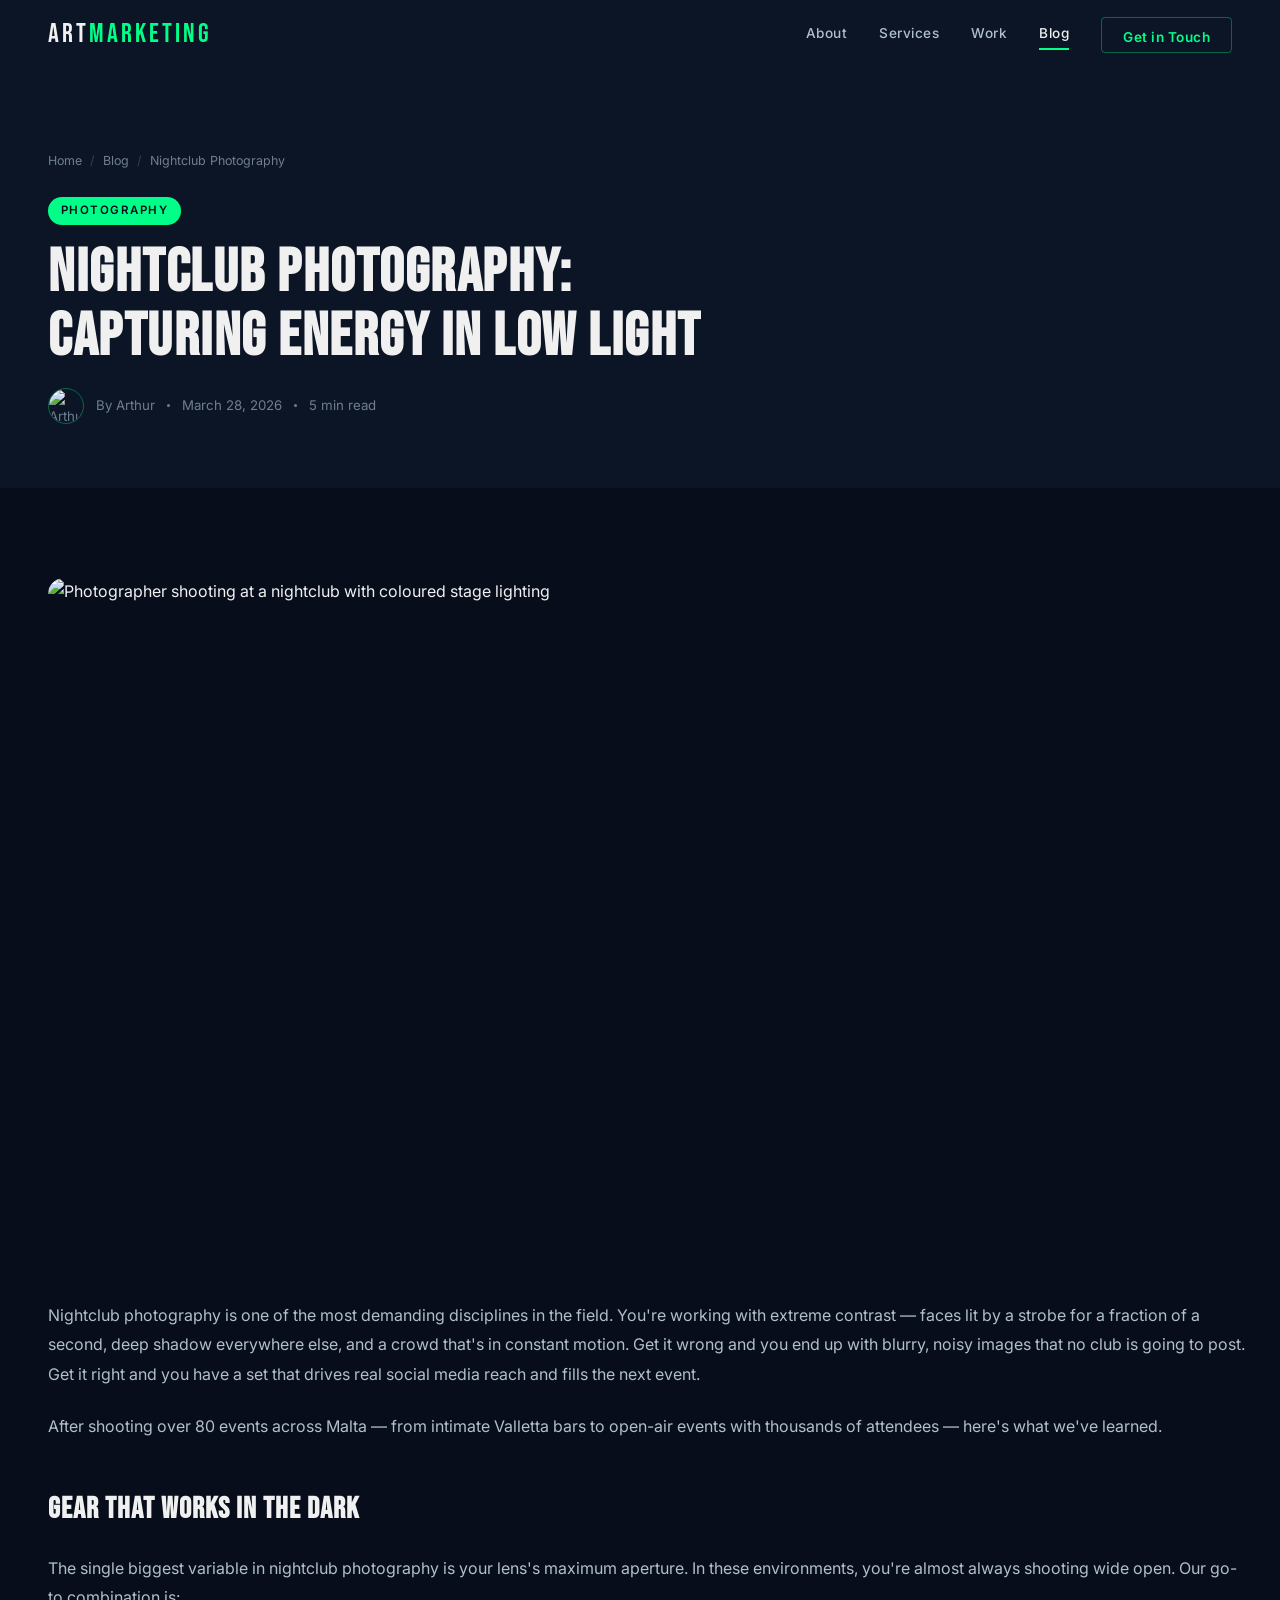
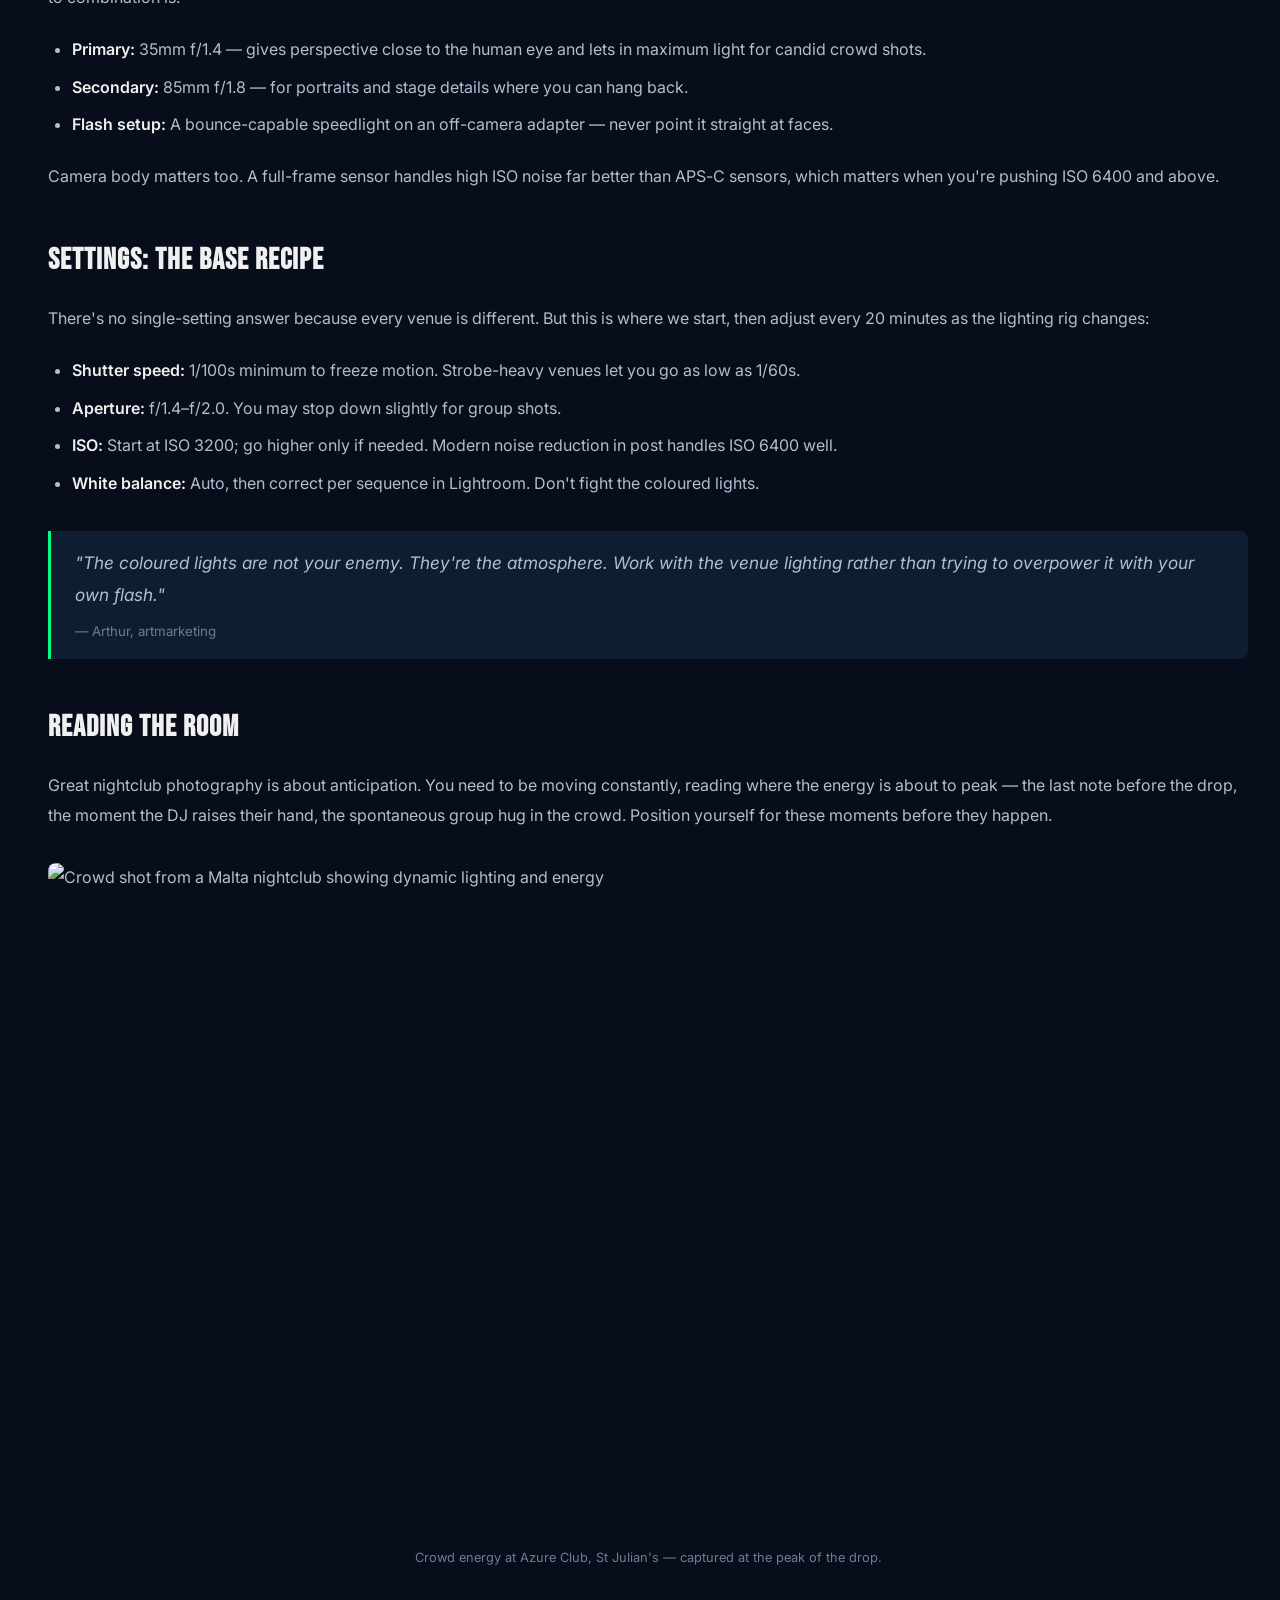
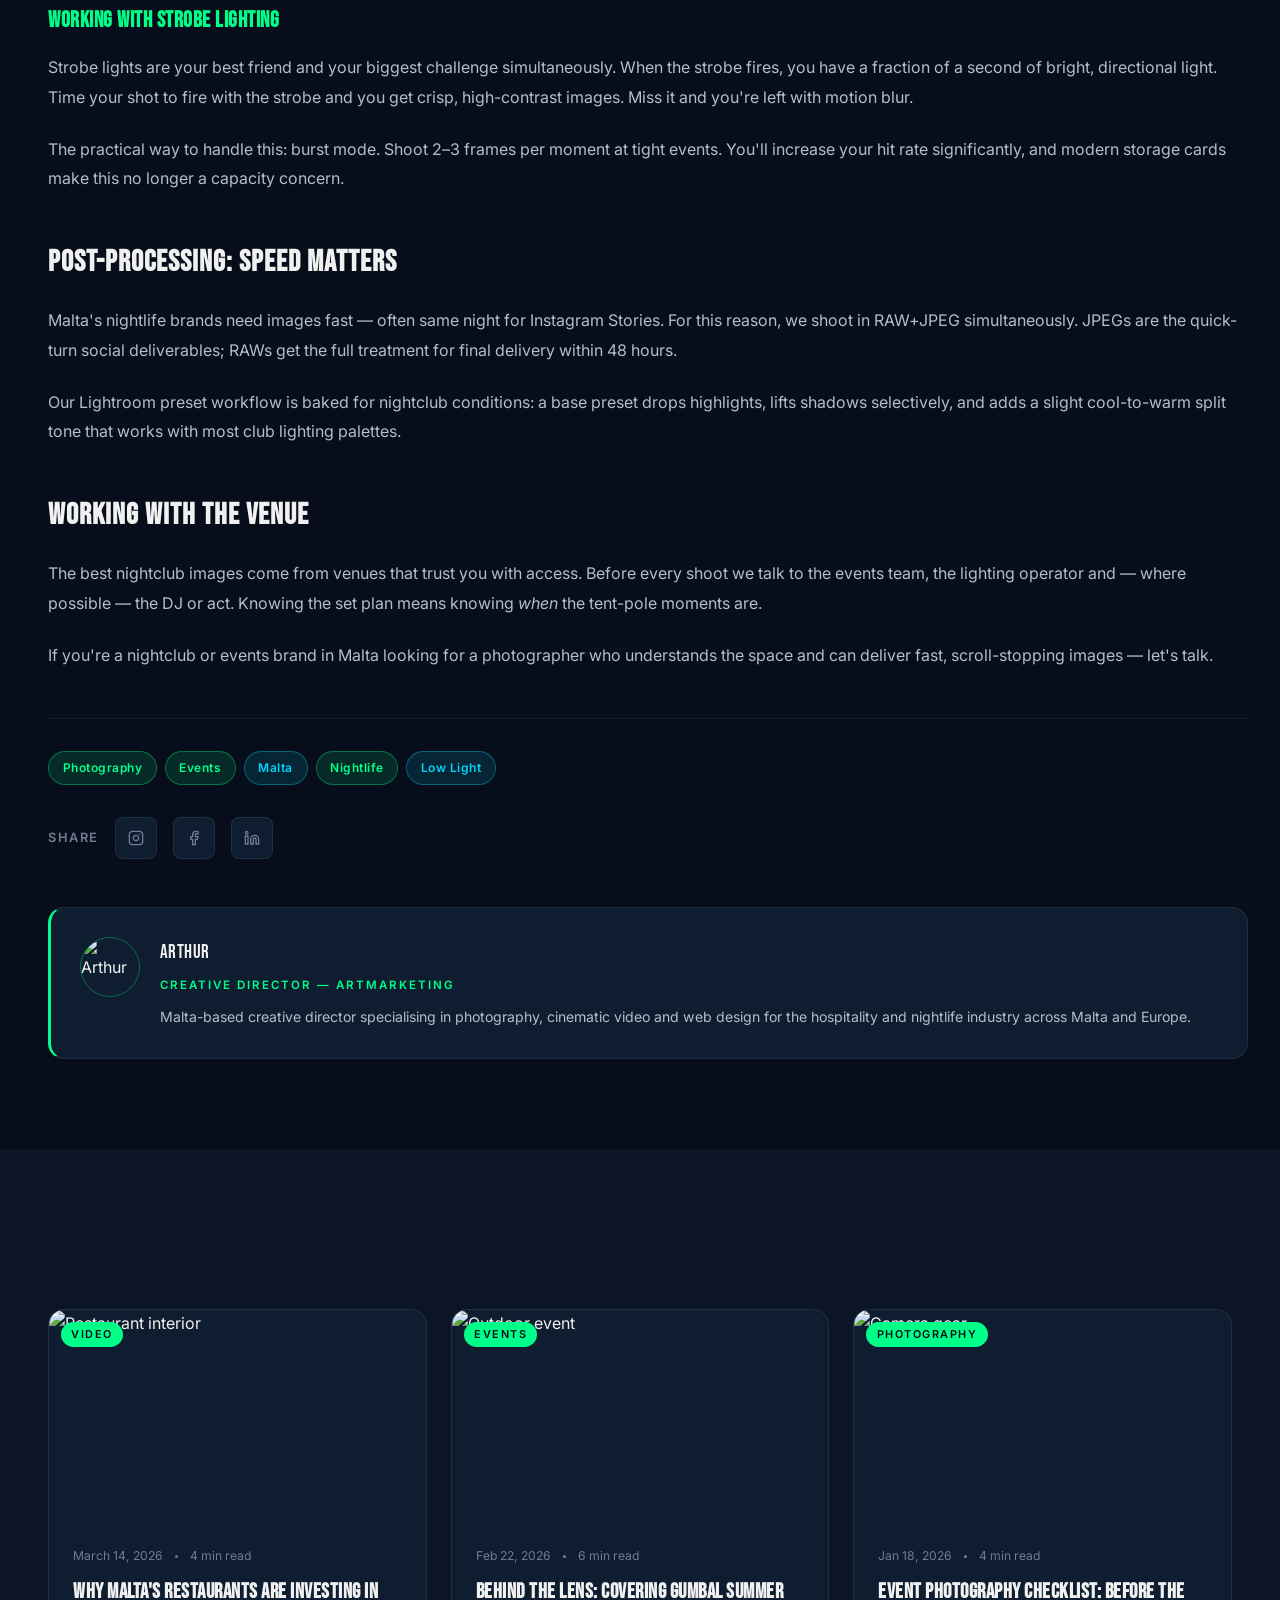
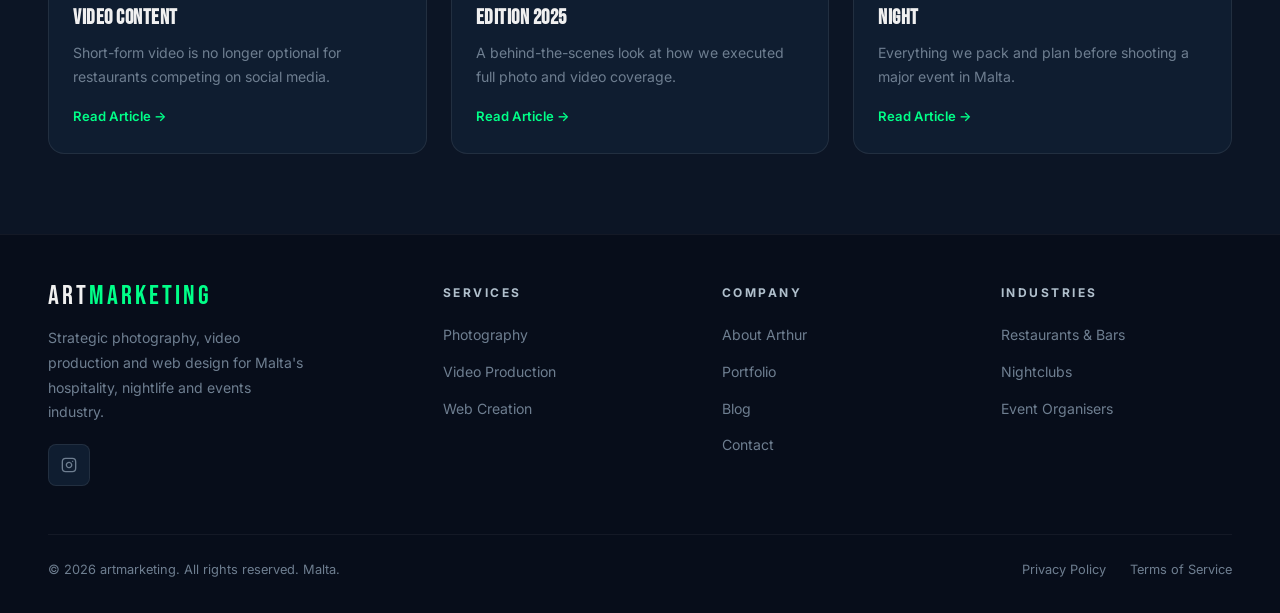
==== blog-post.html @ 37ca4791 "Initial commit: artmarketing portfolio website" ====
<!DOCTYPE html>
<html lang="en">
<head>
  <meta charset="UTF-8" />
  <meta name="viewport" content="width=device-width, initial-scale=1.0" />
  <meta name="description" content="How to capture high-energy nightclub photography in low-light environments — techniques, gear and settings used by artmarketing in Malta." />
  <title>Nightclub Photography: Capturing Energy in Low Light — artmarketing Blog</title>

  <link rel="preconnect" href="https://fonts.googleapis.com" />
  <link rel="preconnect" href="https://fonts.gstatic.com" crossorigin />
  <link href="https://fonts.googleapis.com/css2?family=Bebas+Neue&family=Inter:wght@400;500;600;700&display=swap" rel="stylesheet" />

  <link rel="stylesheet" href="css/reset.css" />
  <link rel="stylesheet" href="css/variables.css" />
  <link rel="stylesheet" href="css/animations.css" />
  <link rel="stylesheet" href="css/main.css" />
  <link rel="stylesheet" href="css/responsive.css" />

  <style>
    /* ---- Blog post page specific styles ---- */

    .post-hero {
      position: relative;
      padding: calc(var(--nav-height) + 5rem) 0 4rem;
      background: var(--bg-secondary);
      overflow: hidden;
    }

    .post-hero-bg {
      position: absolute;
      inset: 0;
      background-size: cover;
      background-position: center;
      opacity: 0.15;
      filter: blur(2px);
      transform: scale(1.05);
    }

    .post-hero-content {
      position: relative;
      z-index: 1;
      max-width: 800px;
    }

    .post-breadcrumb {
      display: flex;
      align-items: center;
      gap: 0.5rem;
      font-size: 0.78rem;
      color: var(--text-muted);
      margin-bottom: 1.5rem;
    }

    .post-breadcrumb a {
      color: var(--text-muted);
      transition: color var(--t-fast);
    }

    .post-breadcrumb a:hover {
      color: var(--accent-green);
    }

    .post-breadcrumb-sep {
      opacity: 0.4;
    }

    .post-category {
      display: inline-block;
      padding: 0.25rem 0.8rem;
      border-radius: var(--radius-pill);
      font-size: 0.72rem;
      font-weight: 600;
      letter-spacing: 1.5px;
      text-transform: uppercase;
      background: var(--accent-green);
      color: #070d1a;
      margin-bottom: 1rem;
    }

    .post-title {
      font-family: var(--font-display);
      font-size: clamp(2.2rem, 5vw, 3.8rem);
      letter-spacing: 1.5px;
      line-height: 1.05;
      color: var(--text-primary);
      margin-bottom: 1.2rem;
    }

    .post-meta {
      display: flex;
      align-items: center;
      gap: 0.75rem;
      font-size: 0.83rem;
      color: var(--text-muted);
      flex-wrap: wrap;
    }

    .post-author-avatar {
      width: 36px;
      height: 36px;
      border-radius: 50%;
      overflow: hidden;
      border: 1.5px solid var(--accent-green-border);
    }

    .post-author-avatar img {
      width: 100%;
      height: 100%;
      object-fit: cover;
    }

    .post-meta-dot {
      width: 3px;
      height: 3px;
      border-radius: 50%;
      background: var(--text-muted);
    }

    /* Article layout */
    .post-layout {
      display: grid;
      grid-template-columns: 1fr 300px;
      gap: 4rem;
      align-items: start;
      padding: var(--section-pad) 0;
    }

    .post-cover {
      aspect-ratio: 16/9;
      border-radius: var(--radius-lg);
      overflow: hidden;
      margin-bottom: 3rem;
    }

    .post-cover img {
      width: 100%;
      height: 100%;
      object-fit: cover;
    }

    /* Article body typography */
    .post-body {
      color: var(--text-secondary);
      line-height: 1.85;
    }

    .post-body h2 {
      font-family: var(--font-display);
      font-size: 1.9rem;
      letter-spacing: 1px;
      color: var(--text-primary);
      margin: 2.5rem 0 1rem;
    }

    .post-body h3 {
      font-family: var(--font-display);
      font-size: 1.35rem;
      letter-spacing: 0.5px;
      color: var(--accent-green);
      margin: 2rem 0 0.75rem;
    }

    .post-body p {
      margin-bottom: 1.4rem;
    }

    .post-body ul,
    .post-body ol {
      padding-left: 1.5rem;
      margin-bottom: 1.4rem;
    }

    .post-body ul {
      list-style: disc;
    }

    .post-body ol {
      list-style: decimal;
    }

    .post-body li {
      margin-bottom: 0.5rem;
    }

    .post-body strong {
      color: var(--text-primary);
      font-weight: 600;
    }

    .post-body blockquote {
      border-left: 3px solid var(--accent-green);
      padding: 1rem 1.5rem;
      margin: 2rem 0;
      background: var(--bg-card);
      border-radius: 0 var(--radius-md) var(--radius-md) 0;
      color: var(--text-secondary);
      font-size: 1.08rem;
      font-style: italic;
    }

    .post-body blockquote cite {
      display: block;
      margin-top: 0.5rem;
      font-size: 0.83rem;
      color: var(--text-muted);
      font-style: normal;
    }

    .post-inline-img {
      width: 100%;
      aspect-ratio: 16/9;
      object-fit: cover;
      border-radius: var(--radius-md);
      margin: 2rem 0;
    }

    .post-img-caption {
      text-align: center;
      font-size: 0.8rem;
      color: var(--text-muted);
      margin-top: -1.5rem;
      margin-bottom: 2rem;
    }

    /* Share / tags footer */
    .post-tags {
      display: flex;
      flex-wrap: wrap;
      gap: 0.5rem;
      margin-top: 3rem;
      padding-top: 2rem;
      border-top: 1px solid var(--border-subtle);
    }

    .post-share {
      margin-top: 2rem;
      display: flex;
      align-items: center;
      gap: 1rem;
    }

    .post-share-label {
      font-size: 0.8rem;
      font-weight: 600;
      letter-spacing: 1.5px;
      text-transform: uppercase;
      color: var(--text-muted);
    }

    /* Sidebar */
    .post-sidebar {
      position: sticky;
      top: calc(var(--nav-height) + 2rem);
    }

    .sidebar-card {
      background: var(--bg-card);
      border: 1px solid var(--border-card);
      border-radius: var(--radius-lg);
      padding: 1.5rem;
      margin-bottom: 1.5rem;
    }

    .sidebar-title {
      font-size: 0.72rem;
      font-weight: 700;
      letter-spacing: 2.5px;
      text-transform: uppercase;
      color: var(--text-muted);
      margin-bottom: 1.2rem;
    }

    .sidebar-post {
      display: flex;
      gap: 0.75rem;
      padding: 0.75rem 0;
      border-bottom: 1px solid var(--border-subtle);
      text-decoration: none;
      transition: background var(--t-fast);
    }

    .sidebar-post:last-child {
      border-bottom: none;
      padding-bottom: 0;
    }

    .sidebar-post-thumb {
      width: 64px;
      height: 64px;
      border-radius: var(--radius-sm);
      overflow: hidden;
      flex-shrink: 0;
    }

    .sidebar-post-thumb img {
      width: 100%;
      height: 100%;
      object-fit: cover;
      transition: transform var(--t-mid);
    }

    .sidebar-post:hover .sidebar-post-thumb img {
      transform: scale(1.1);
    }

    .sidebar-post-title {
      font-size: 0.83rem;
      font-weight: 500;
      color: var(--text-secondary);
      line-height: 1.35;
      transition: color var(--t-fast);
    }

    .sidebar-post:hover .sidebar-post-title {
      color: var(--accent-green);
    }

    .sidebar-post-date {
      font-size: 0.72rem;
      color: var(--text-muted);
      margin-top: 0.25rem;
    }

    /* Related posts */
    .related-section {
      padding: 5rem 0;
      background: var(--bg-secondary);
    }

    @media (max-width: 900px) {
      .post-layout {
        grid-template-columns: 1fr;
        gap: 2.5rem;
      }

      .post-sidebar {
        position: static;
      }
    }

    @media (max-width: 768px) {
      .post-hero {
        padding: calc(var(--nav-height) + 3rem) 0 2.5rem;
      }
    }
  </style>
</head>
<body>

  <!-- Navigation -->
  <header id="navbar" role="banner">
    <a href="index.html" class="nav-logo" aria-label="artmarketing — home">
      art<span>marketing</span>
    </a>
    <nav id="nav-menu" class="nav-menu" aria-label="Main navigation">
      <a href="index.html#about">About</a>
      <a href="index.html#services">Services</a>
      <a href="index.html#portfolio">Work</a>
      <a href="blog.html" class="active">Blog</a>
      <a href="index.html#contact" class="nav-cta">Get in Touch</a>
    </nav>
    <button id="hamburger" class="hamburger" aria-label="Toggle navigation menu" aria-expanded="false" aria-controls="nav-menu">
      <span></span><span></span><span></span>
    </button>
  </header>


  <!-- Post Hero -->
  <header class="post-hero" aria-labelledby="post-title">
    <div class="post-hero-bg" style="background-image: url('https://picsum.photos/seed/blog-nightclub/1600/900');" aria-hidden="true"></div>

    <div class="container">
      <div class="post-hero-content">
        <!-- Breadcrumb -->
        <nav class="post-breadcrumb" aria-label="Breadcrumb">
          <a href="index.html">Home</a>
          <span class="post-breadcrumb-sep" aria-hidden="true">/</span>
          <a href="blog.html">Blog</a>
          <span class="post-breadcrumb-sep" aria-hidden="true">/</span>
          <span aria-current="page">Nightclub Photography</span>
        </nav>

        <span class="post-category">Photography</span>

        <h1 class="post-title" id="post-title">
          Nightclub Photography:<br />Capturing Energy in Low Light
        </h1>

        <div class="post-meta">
          <div class="post-author-avatar">
            <img
              src="https://picsum.photos/seed/arthur-avatar/72/72"
              alt="Arthur — author"
              width="72"
              height="72"
              loading="eager"
            />
          </div>
          <span>By Arthur</span>
          <span class="post-meta-dot" aria-hidden="true"></span>
          <time datetime="2026-03-28">March 28, 2026</time>
          <span class="post-meta-dot" aria-hidden="true"></span>
          <span>5 min read</span>
        </div>
      </div>
    </div>
  </header>


  <!-- Post Content -->
  <div class="container">
    <div class="post-layout">

      <!-- Article -->
      <main aria-label="Article content">

        <!-- Cover image -->
        <div class="post-cover reveal">
          <img
            src="https://picsum.photos/seed/blog-nightclub-cover/1200/675"
            alt="Photographer shooting at a nightclub with coloured stage lighting"
            width="1200"
            height="675"
            loading="eager"
          />
        </div>

        <article class="post-body reveal">

          <p>
            Nightclub photography is one of the most demanding disciplines in the field.
            You're working with extreme contrast — faces lit by a strobe for a fraction of a second,
            deep shadow everywhere else, and a crowd that's in constant motion. Get it wrong and
            you end up with blurry, noisy images that no club is going to post. Get it right and
            you have a set that drives real social media reach and fills the next event.
          </p>

          <p>
            After shooting over 80 events across Malta — from intimate Valletta bars to open-air
            events with thousands of attendees — here's what we've learned.
          </p>

          <h2>Gear that Works in the Dark</h2>

          <p>
            The single biggest variable in nightclub photography is your lens's maximum aperture.
            In these environments, you're almost always shooting wide open. Our go-to combination is:
          </p>

          <ul>
            <li><strong>Primary:</strong> 35mm f/1.4 — gives perspective close to the human eye and lets in maximum light for candid crowd shots.</li>
            <li><strong>Secondary:</strong> 85mm f/1.8 — for portraits and stage details where you can hang back.</li>
            <li><strong>Flash setup:</strong> A bounce-capable speedlight on an off-camera adapter — never point it straight at faces.</li>
          </ul>

          <p>
            Camera body matters too. A full-frame sensor handles high ISO noise far better than
            APS-C sensors, which matters when you're pushing ISO 6400 and above.
          </p>

          <h2>Settings: The Base Recipe</h2>

          <p>
            There's no single-setting answer because every venue is different. But this is where we
            start, then adjust every 20 minutes as the lighting rig changes:
          </p>

          <ul>
            <li><strong>Shutter speed:</strong> 1/100s minimum to freeze motion. Strobe-heavy venues let you go as low as 1/60s.</li>
            <li><strong>Aperture:</strong> f/1.4–f/2.0. You may stop down slightly for group shots.</li>
            <li><strong>ISO:</strong> Start at ISO 3200; go higher only if needed. Modern noise reduction in post handles ISO 6400 well.</li>
            <li><strong>White balance:</strong> Auto, then correct per sequence in Lightroom. Don't fight the coloured lights.</li>
          </ul>

          <blockquote>
            "The coloured lights are not your enemy. They're the atmosphere. Work with the
            venue lighting rather than trying to overpower it with your own flash."
            <cite>— Arthur, artmarketing</cite>
          </blockquote>

          <h2>Reading the Room</h2>

          <p>
            Great nightclub photography is about anticipation. You need to be moving constantly,
            reading where the energy is about to peak — the last note before the drop, the moment
            the DJ raises their hand, the spontaneous group hug in the crowd. Position yourself
            for these moments before they happen.
          </p>

          <img
            class="post-inline-img"
            src="https://picsum.photos/seed/club-crowd/1200/675"
            alt="Crowd shot from a Malta nightclub showing dynamic lighting and energy"
            width="1200"
            height="675"
            loading="lazy"
          />
          <p class="post-img-caption">Crowd energy at Azure Club, St Julian's — captured at the peak of the drop.</p>

          <h3>Working with Strobe Lighting</h3>

          <p>
            Strobe lights are your best friend and your biggest challenge simultaneously.
            When the strobe fires, you have a fraction of a second of bright, directional light.
            Time your shot to fire with the strobe and you get crisp, high-contrast images.
            Miss it and you're left with motion blur.
          </p>

          <p>
            The practical way to handle this: burst mode. Shoot 2–3 frames per moment at tight
            events. You'll increase your hit rate significantly, and modern storage cards make
            this no longer a capacity concern.
          </p>

          <h2>Post-Processing: Speed Matters</h2>

          <p>
            Malta's nightlife brands need images fast — often same night for Instagram Stories.
            For this reason, we shoot in RAW+JPEG simultaneously. JPEGs are the quick-turn social
            deliverables; RAWs get the full treatment for final delivery within 48 hours.
          </p>

          <p>
            Our Lightroom preset workflow is baked for nightclub conditions: a base preset drops
            highlights, lifts shadows selectively, and adds a slight cool-to-warm split tone that
            works with most club lighting palettes.
          </p>

          <h2>Working with the Venue</h2>

          <p>
            The best nightclub images come from venues that trust you with access. Before every
            shoot we talk to the events team, the lighting operator and — where possible — the
            DJ or act. Knowing the set plan means knowing <em>when</em> the tent-pole moments are.
          </p>

          <p>
            If you're a nightclub or events brand in Malta looking for a photographer who understands
            the space and can deliver fast, scroll-stopping images — let's talk.
          </p>

          <!-- Tags -->
          <div class="post-tags" aria-label="Article tags">
            <span class="tag">Photography</span>
            <span class="tag">Events</span>
            <span class="tag cyan">Malta</span>
            <span class="tag">Nightlife</span>
            <span class="tag cyan">Low Light</span>
          </div>

          <!-- Share -->
          <div class="post-share">
            <span class="post-share-label">Share</span>
            <a href="#" class="social-link" aria-label="Share on Instagram" title="Instagram">
              <svg width="16" height="16" viewBox="0 0 24 24" fill="none" stroke="currentColor" stroke-width="2" stroke-linecap="round" stroke-linejoin="round" aria-hidden="true"><rect x="2" y="2" width="20" height="20" rx="5"/><path d="M16 11.37A4 4 0 1112.63 8 4 4 0 0116 11.37z"/><line x1="17.5" y1="6.5" x2="17.51" y2="6.5"/></svg>
            </a>
            <a href="#" class="social-link" aria-label="Share on Facebook" title="Facebook">
              <svg width="16" height="16" viewBox="0 0 24 24" fill="none" stroke="currentColor" stroke-width="2" stroke-linecap="round" stroke-linejoin="round" aria-hidden="true"><path d="M18 2h-3a5 5 0 00-5 5v3H7v4h3v8h4v-8h3l1-4h-4V7a1 1 0 011-1h3z"/></svg>
            </a>
            <a href="#" class="social-link" aria-label="Share on LinkedIn" title="LinkedIn">
              <svg width="16" height="16" viewBox="0 0 24 24" fill="none" stroke="currentColor" stroke-width="2" stroke-linecap="round" stroke-linejoin="round" aria-hidden="true"><path d="M16 8a6 6 0 016 6v7h-4v-7a2 2 0 00-2-2 2 2 0 00-2 2v7h-4v-7a6 6 0 016-6z"/><rect x="2" y="9" width="4" height="12"/><circle cx="4" cy="4" r="2"/></svg>
            </a>
          </div>
        </article>

        <!-- Author bio -->
        <div style="
          display: flex;
          gap: 1.25rem;
          align-items: flex-start;
          margin-top: 3rem;
          padding: 1.8rem;
          background: var(--bg-card);
          border: 1px solid var(--border-card);
          border-radius: var(--radius-lg);
          border-left: 3px solid var(--accent-green);
        " class="reveal">
          <div style="width:60px; height:60px; border-radius:50%; overflow:hidden; flex-shrink:0; border: 1.5px solid var(--accent-green-border);">
            <img
              src="https://picsum.photos/seed/arthur-avatar/120/120"
              alt="Arthur"
              width="120"
              height="120"
              loading="lazy"
            />
          </div>
          <div>
            <div style="font-family: var(--font-display); font-size: 1.2rem; color: var(--text-primary); letter-spacing: 0.5px; margin-bottom: 0.4rem;">Arthur</div>
            <div style="font-size: 0.72rem; font-weight: 600; letter-spacing: 2px; text-transform: uppercase; color: var(--accent-green); margin-bottom: 0.6rem;">Creative Director — artmarketing</div>
            <p style="font-size: 0.88rem; color: var(--text-secondary); line-height: 1.7; margin: 0;">
              Malta-based creative director specialising in photography, cinematic video and
              web design for the hospitality and nightlife industry across Malta and Europe.
            </p>
          </div>
        </div>

      </main>

      <!-- Sidebar -->
      <aside class="post-sidebar" aria-label="Related articles and contact">

        <!-- CTA card -->
        <div class="sidebar-card" style="border-color: var(--accent-green-border); background: var(--accent-green-dim);">
          <div class="sidebar-title">Work with us</div>
          <p style="font-size: 0.88rem; color: var(--text-secondary); margin-bottom: 1.2rem; line-height: 1.6;">
            Looking for a photographer for your next event, venue or brand campaign?
          </p>
          <a href="index.html#contact" class="btn btn-primary" style="width:100%; justify-content:center;">
            Get in Touch →
          </a>
        </div>

        <!-- Recent posts -->
        <div class="sidebar-card">
          <div class="sidebar-title">More Articles</div>

          <a href="blog-post.html" class="sidebar-post">
            <div class="sidebar-post-thumb">
              <img
                src="https://picsum.photos/seed/blog-restaurant/128/128"
                alt="Restaurant interior"
                width="128"
                height="128"
                loading="lazy"
              />
            </div>
            <div>
              <div class="sidebar-post-title">Why Malta's Restaurants Are Investing in Video Content</div>
              <div class="sidebar-post-date">March 14, 2026</div>
            </div>
          </a>

          <a href="blog-post.html" class="sidebar-post">
            <div class="sidebar-post-thumb">
              <img
                src="https://picsum.photos/seed/blog-gumbal/128/128"
                alt="Outdoor event"
                width="128"
                height="128"
                loading="lazy"
              />
            </div>
            <div>
              <div class="sidebar-post-title">Behind the Lens: Covering Gumbal 2025</div>
              <div class="sidebar-post-date">February 22, 2026</div>
            </div>
          </a>

          <a href="blog-post.html" class="sidebar-post">
            <div class="sidebar-post-thumb">
              <img
                src="https://picsum.photos/seed/blog-webdesign/128/128"
                alt="Web design"
                width="128"
                height="128"
                loading="lazy"
              />
            </div>
            <div>
              <div class="sidebar-post-title">Web Design Trends Winning Hospitality Brands</div>
              <div class="sidebar-post-date">February 5, 2026</div>
            </div>
          </a>
        </div>

        <!-- Services card -->
        <div class="sidebar-card">
          <div class="sidebar-title">Services</div>
          <ul class="footer-links" style="display:flex; flex-direction:column; gap:0.7rem;">
            <li><a href="index.html#services" style="font-size:0.88rem; color: var(--text-secondary);">📷 Photography</a></li>
            <li><a href="index.html#services" style="font-size:0.88rem; color: var(--text-secondary);">🎬 Video Production</a></li>
            <li><a href="index.html#services" style="font-size:0.88rem; color: var(--text-secondary);">🌐 Web Creation</a></li>
          </ul>
        </div>

      </aside>

    </div>
  </div>


  <!-- Related posts -->
  <section class="related-section" aria-labelledby="related-heading">
    <div class="container">
      <h2 class="section-title reveal" id="related-heading" style="margin-bottom: 2.5rem;">
        Keep <span class="highlight">Reading</span>
      </h2>
      <div class="blog-grid reveal-stagger">
        <article class="blog-card reveal">
          <div class="blog-thumb-wrapper">
            <a href="blog-post.html" aria-label="Read: Why Malta's Restaurants Are Investing in Video Content">
              <img src="https://picsum.photos/seed/blog-restaurant/800/450" alt="Restaurant interior" width="800" height="450" loading="lazy" />
            </a>
            <span class="blog-category">Video</span>
          </div>
          <div class="blog-body">
            <div class="blog-meta"><span>March 14, 2026</span><span class="blog-meta-dot" aria-hidden="true"></span><span>4 min read</span></div>
            <h3 class="blog-title"><a href="blog-post.html">Why Malta's Restaurants Are Investing in Video Content</a></h3>
            <p class="blog-excerpt">Short-form video is no longer optional for restaurants competing on social media.</p>
            <a href="blog-post.html" class="blog-read-more">Read Article →</a>
          </div>
        </article>
        <article class="blog-card reveal delay-1">
          <div class="blog-thumb-wrapper">
            <a href="blog-post.html" aria-label="Read: Behind the Lens — Gumbal Summer Edition 2025">
              <img src="https://picsum.photos/seed/blog-gumbal/800/450" alt="Outdoor event" width="800" height="450" loading="lazy" />
            </a>
            <span class="blog-category">Events</span>
          </div>
          <div class="blog-body">
            <div class="blog-meta"><span>Feb 22, 2026</span><span class="blog-meta-dot" aria-hidden="true"></span><span>6 min read</span></div>
            <h3 class="blog-title"><a href="blog-post.html">Behind the Lens: Covering Gumbal Summer Edition 2025</a></h3>
            <p class="blog-excerpt">A behind-the-scenes look at how we executed full photo and video coverage.</p>
            <a href="blog-post.html" class="blog-read-more">Read Article →</a>
          </div>
        </article>
        <article class="blog-card reveal delay-2">
          <div class="blog-thumb-wrapper">
            <a href="blog-post.html" aria-label="Read: Event Photography Checklist">
              <img src="https://picsum.photos/seed/blog-checklist/800/450" alt="Camera gear" width="800" height="450" loading="lazy" />
            </a>
            <span class="blog-category">Photography</span>
          </div>
          <div class="blog-body">
            <div class="blog-meta"><span>Jan 18, 2026</span><span class="blog-meta-dot" aria-hidden="true"></span><span>4 min read</span></div>
            <h3 class="blog-title"><a href="blog-post.html">Event Photography Checklist: Before the Night</a></h3>
            <p class="blog-excerpt">Everything we pack and plan before shooting a major event in Malta.</p>
            <a href="blog-post.html" class="blog-read-more">Read Article →</a>
          </div>
        </article>
      </div>
    </div>
  </section>


  <!-- Footer -->
  <footer role="contentinfo">
    <div class="container">
      <div class="footer-grid">
        <div class="footer-brand">
          <a href="index.html" class="nav-logo" aria-label="artmarketing home">art<span>marketing</span></a>
          <p>Strategic photography, video production and web design for Malta's hospitality, nightlife and events industry.</p>
          <div class="footer-socials">
            <a href="#" class="social-link" aria-label="Instagram">
              <svg width="16" height="16" viewBox="0 0 24 24" fill="none" stroke="currentColor" stroke-width="2" stroke-linecap="round" stroke-linejoin="round" aria-hidden="true"><rect x="2" y="2" width="20" height="20" rx="5"/><path d="M16 11.37A4 4 0 1112.63 8 4 4 0 0116 11.37z"/><line x1="17.5" y1="6.5" x2="17.51" y2="6.5"/></svg>
            </a>
          </div>
        </div>
        <div>
          <div class="footer-col-title">Services</div>
          <ul class="footer-links">
            <li><a href="index.html#services">Photography</a></li>
            <li><a href="index.html#services">Video Production</a></li>
            <li><a href="index.html#services">Web Creation</a></li>
          </ul>
        </div>
        <div>
          <div class="footer-col-title">Company</div>
          <ul class="footer-links">
            <li><a href="index.html#about">About Arthur</a></li>
            <li><a href="index.html#portfolio">Portfolio</a></li>
            <li><a href="blog.html">Blog</a></li>
            <li><a href="index.html#contact">Contact</a></li>
          </ul>
        </div>
        <div>
          <div class="footer-col-title">Industries</div>
          <ul class="footer-links">
            <li><a href="index.html#contact">Restaurants &amp; Bars</a></li>
            <li><a href="index.html#contact">Nightclubs</a></li>
            <li><a href="index.html#contact">Event Organisers</a></li>
          </ul>
        </div>
      </div>
      <div class="footer-bottom">
        <p class="footer-copyright">&copy; 2026 artmarketing. All rights reserved. Malta.</p>
        <nav class="footer-bottom-links" aria-label="Legal">
          <a href="#">Privacy Policy</a>
          <a href="#">Terms of Service</a>
        </nav>
      </div>
    </div>
  </footer>

  <script src="js/nav.js"></script>
  <script src="js/scroll-animations.js"></script>
</body>
</html>
---- css/variables.css ----
/* =========================================
   Design Tokens — artmarketing
   ========================================= */

:root {
  /* ---- Backgrounds ---- */
  --bg-primary:    #070d1a;
  --bg-secondary:  #0c1525;
  --bg-card:       #0f1d30;
  --bg-card-hover: #152338;

  /* ---- Accent Colours ---- */
  --accent-green:        #00ff88;
  --accent-green-dim:    rgba(0, 255, 136, 0.12);
  --accent-green-border: rgba(0, 255, 136, 0.35);
  --accent-green-glow:   0 0 22px rgba(0, 255, 136, 0.45), 0 0 60px rgba(0, 255, 136, 0.14);

  --accent-cyan:        #00d4ff;
  --accent-cyan-dim:    rgba(0, 212, 255, 0.12);
  --accent-cyan-border: rgba(0, 212, 255, 0.35);
  --accent-cyan-glow:   0 0 22px rgba(0, 212, 255, 0.45), 0 0 60px rgba(0, 212, 255, 0.14);

  /* Gradient used for decorative lines/highlights */
  --gradient-accent: linear-gradient(90deg, var(--accent-green), var(--accent-cyan));
  --gradient-hero:   linear-gradient(135deg, rgba(7,13,26,0.90) 0%, rgba(7,13,26,0.55) 55%, rgba(7,13,26,0.82) 100%);
  --gradient-card:   linear-gradient(180deg, transparent 50%, rgba(7,13,26,0.92) 100%);

  /* ---- Text ---- */
  --text-primary:   #f0f0f0;
  --text-secondary: #b0bfcc;
  --text-muted:     #6e7e90;

  /* ---- Borders ---- */
  --border-subtle: rgba(255, 255, 255, 0.05);
  --border-card:   rgba(255, 255, 255, 0.08);

  /* ---- Shadows ---- */
  --shadow-card:       0 8px 32px rgba(0, 0, 0, 0.45);
  --shadow-card-hover: 0 20px 56px rgba(0, 0, 0, 0.65);

  /* ---- Typography ---- */
  --font-display: 'Bebas Neue', sans-serif;
  --font-body:    'Inter', sans-serif;

  --fs-hero:       clamp(3.8rem, 9vw, 8rem);
  --fs-xl:         clamp(2.6rem, 5vw, 4.8rem);
  --fs-heading:    clamp(1.9rem, 3vw, 2.8rem);
  --fs-subheading: clamp(1.1rem, 1.8vw, 1.4rem);
  --fs-body:       1rem;
  --fs-small:      0.875rem;
  --fs-label:      0.72rem;

  /* ---- Layout ---- */
  --nav-height:       70px;
  --section-pad:      clamp(80px, 10vh, 140px);
  --container-max:    1280px;
  --container-pad:    clamp(1.25rem, 5vw, 3rem);
  --gap-cards:        1.5rem;
  --radius-sm:        4px;
  --radius-md:        8px;
  --radius-lg:        16px;
  --radius-pill:      999px;

  /* ---- Transitions ---- */
  --ease-out-expo: cubic-bezier(0.16, 1, 0.3, 1);
  --t-fast:  0.18s ease;
  --t-mid:   0.38s ease;
  --t-slow:  0.70s var(--ease-out-expo);

  /* ---- Z-indices ---- */
  --z-below:   -1;
  --z-base:     1;
  --z-overlay: 100;
  --z-modal:   200;
  --z-nav:     300;
}
---- css/animations.css ----
/* =========================================
   Keyframe Animations — artmarketing
   ========================================= */

/* --- Core entrance animations --- */
@keyframes fadeIn {
  from { opacity: 0; }
  to   { opacity: 1; }
}

@keyframes fadeInUp {
  from { opacity: 0; transform: translateY(36px); }
  to   { opacity: 1; transform: translateY(0);    }
}

@keyframes fadeInDown {
  from { opacity: 0; transform: translateY(-24px); }
  to   { opacity: 1; transform: translateY(0);     }
}

@keyframes fadeInLeft {
  from { opacity: 0; transform: translateX(-40px); }
  to   { opacity: 1; transform: translateX(0);     }
}

@keyframes fadeInRight {
  from { opacity: 0; transform: translateX(40px); }
  to   { opacity: 1; transform: translateX(0);    }
}

@keyframes scaleIn {
  from { opacity: 0; transform: scale(0.88); }
  to   { opacity: 1; transform: scale(1);    }
}

/* --- Decorative / ambient animations --- */
@keyframes glowPulse {
  0%, 100% { box-shadow: 0 0 12px rgba(0, 255, 136, 0.4), 0 0 40px rgba(0, 255, 136, 0.1); }
  50%       { box-shadow: 0 0 24px rgba(0, 255, 136, 0.7), 0 0 70px rgba(0, 255, 136, 0.25); }
}

@keyframes lineExpand {
  from { width: 0; opacity: 0; }
  to   { width: 60px; opacity: 1; }
}

@keyframes lineExpandFull {
  from { transform: scaleX(0); }
  to   { transform: scaleX(1); }
}

@keyframes scrollBounce {
  0%, 100% { transform: translateY(0) translateX(-50%); opacity: 0.8; }
  50%      { transform: translateY(8px) translateX(-50%); opacity: 1; }
}

@keyframes shimmer {
  0%   { background-position: -200% center; }
  100% { background-position:  200% center; }
}

@keyframes float {
  0%, 100% { transform: translateY(0); }
  50%       { transform: translateY(-10px); }
}

@keyframes rotateGlow {
  0%   { transform: rotate(0deg);   }
  100% { transform: rotate(360deg); }
}

@keyframes heroTextReveal {
  0%   { opacity: 0; transform: translateY(50px) skewY(4deg); }
  100% { opacity: 1; transform: translateY(0)    skewY(0deg); }
}

/* =========================================
   Scroll-reveal utility classes
   ========================================= */

.reveal {
  opacity: 0;
  transform: translateY(32px);
  transition:
    opacity  0.72s var(--ease-out-expo),
    transform 0.72s var(--ease-out-expo);
}

.reveal.from-left {
  transform: translateX(-40px);
}

.reveal.from-right {
  transform: translateX(40px);
}

.reveal.scale-in {
  transform: scale(0.9);
}

.reveal.visible {
  opacity: 1;
  transform: none;
}

/* Stagger delays for child elements */
.reveal-stagger > *:nth-child(1) { transition-delay: 0.00s; }
.reveal-stagger > *:nth-child(2) { transition-delay: 0.10s; }
.reveal-stagger > *:nth-child(3) { transition-delay: 0.20s; }
.reveal-stagger > *:nth-child(4) { transition-delay: 0.30s; }
.reveal-stagger > *:nth-child(5) { transition-delay: 0.40s; }
.reveal-stagger > *:nth-child(6) { transition-delay: 0.50s; }

/* Individual delays */
.delay-1 { transition-delay: 0.12s !important; }
.delay-2 { transition-delay: 0.24s !important; }
.delay-3 { transition-delay: 0.36s !important; }
.delay-4 { transition-delay: 0.48s !important; }
.delay-5 { transition-delay: 0.60s !important; }
---- css/main.css ----
/* =========================================
   main.css — Layout & Components
   artmarketing portfolio website
   ========================================= */

/* ===========================================
   BASE
=========================================== */
body {
  background-color: var(--bg-primary);
  color: var(--text-primary);
  font-family: var(--font-body);
  font-size: var(--fs-body);
  line-height: 1.7;
  overflow-x: hidden;
}

.container {
  max-width: var(--container-max);
  margin: 0 auto;
  padding: 0 var(--container-pad);
}

section {
  padding: var(--section-pad) 0;
}

/* ---- Section headers ---- */
.section-eyebrow {
  display: inline-block;
  font-size: var(--fs-label);
  font-weight: 600;
  letter-spacing: 3.5px;
  text-transform: uppercase;
  color: var(--accent-green);
  margin-bottom: 0.6rem;
}

.section-title {
  font-family: var(--font-display);
  font-size: var(--fs-heading);
  color: var(--text-primary);
  letter-spacing: 1.5px;
  line-height: 1.05;
}

.section-title .highlight {
  color: var(--accent-green);
}

.section-subtitle {
  font-size: var(--fs-subheading);
  color: var(--text-secondary);
  max-width: 600px;
  margin-top: 0.8rem;
  line-height: 1.6;
}

.accent-line {
  width: 0;
  height: 3px;
  background: var(--gradient-accent);
  border-radius: 2px;
  margin: 1.4rem 0 2rem;
  animation: lineExpand 0.8s var(--ease-out-expo) 0.3s forwards;
}

.section-header {
  margin-bottom: 3.5rem;
}

/* ---- Buttons ---- */
.btn {
  display: inline-flex;
  align-items: center;
  gap: 0.5rem;
  padding: 0.85rem 2rem;
  border-radius: var(--radius-sm);
  font-size: 0.9rem;
  font-weight: 600;
  letter-spacing: 0.5px;
  transition: all var(--t-mid);
  position: relative;
  overflow: hidden;
}

.btn-primary {
  background: var(--accent-green);
  color: #070d1a;
  box-shadow: 0 4px 20px rgba(0, 255, 136, 0.3);
}

.btn-primary:hover {
  background: #33ffaa;
  box-shadow: var(--accent-green-glow);
  transform: translateY(-2px);
}

.btn-outline {
  border: 1.5px solid var(--accent-green-border);
  color: var(--accent-green);
  background: transparent;
}

.btn-outline:hover {
  background: var(--accent-green-dim);
  border-color: var(--accent-green);
  box-shadow: var(--accent-green-glow);
  transform: translateY(-2px);
}

.btn-icon {
  font-size: 1.1em;
  transition: transform var(--t-fast);
}

.btn:hover .btn-icon {
  transform: translateX(4px);
}

/* ---- Tags / Badges ---- */
.tag {
  display: inline-block;
  padding: 0.3rem 0.85rem;
  border-radius: var(--radius-pill);
  font-size: 0.75rem;
  font-weight: 600;
  letter-spacing: 0.5px;
  border: 1px solid var(--accent-green-border);
  color: var(--accent-green);
  background: var(--accent-green-dim);
}

.tag.cyan {
  border-color: var(--accent-cyan-border);
  color: var(--accent-cyan);
  background: var(--accent-cyan-dim);
}

/* ===========================================
   NAVIGATION
=========================================== */
#navbar {
  position: fixed;
  top: 0;
  left: 0;
  right: 0;
  z-index: var(--z-nav);
  height: var(--nav-height);
  display: flex;
  align-items: center;
  justify-content: space-between;
  padding: 0 var(--container-pad);
  transition:
    background var(--t-mid),
    box-shadow var(--t-mid),
    backdrop-filter var(--t-mid);
}

#navbar.scrolled {
  background: rgba(7, 13, 26, 0.94);
  backdrop-filter: blur(16px);
  -webkit-backdrop-filter: blur(16px);
  box-shadow: 0 1px 0 rgba(0, 255, 136, 0.1), 0 4px 24px rgba(0, 0, 0, 0.5);
}

.nav-logo {
  font-family: var(--font-display);
  font-size: 1.7rem;
  letter-spacing: 3px;
  color: var(--text-primary);
  line-height: 1;
  text-transform: uppercase;
}

.nav-logo span {
  color: var(--accent-green);
}

.nav-menu {
  display: flex;
  align-items: center;
  gap: 2rem;
}

.nav-menu a {
  font-size: 0.85rem;
  font-weight: 500;
  letter-spacing: 0.5px;
  color: var(--text-secondary);
  transition: color var(--t-fast);
  position: relative;
  padding-bottom: 2px;
}

.nav-menu a::after {
  content: '';
  position: absolute;
  bottom: -2px;
  left: 0;
  width: 0;
  height: 1.5px;
  background: var(--accent-green);
  transition: width var(--t-mid);
}

.nav-menu a:hover,
.nav-menu a.active {
  color: var(--text-primary);
}

.nav-menu a:hover::after,
.nav-menu a.active::after {
  width: 100%;
}

.nav-cta {
  padding: 0.5rem 1.3rem;
  border: 1.5px solid var(--accent-green-border);
  border-radius: var(--radius-sm);
  color: var(--accent-green) !important;
  font-weight: 600 !important;
  transition: all var(--t-fast) !important;
}

.nav-cta:hover {
  background: var(--accent-green-dim);
  box-shadow: 0 0 14px rgba(0, 255, 136, 0.2);
}

.nav-cta::after {
  display: none !important;
}

/* Hamburger */
.hamburger {
  display: none;
  flex-direction: column;
  justify-content: space-between;
  width: 26px;
  height: 18px;
  padding: 0;
  background: none;
  border: none;
  cursor: pointer;
  z-index: calc(var(--z-nav) + 1);
}

.hamburger span {
  display: block;
  height: 2px;
  background: var(--text-primary);
  border-radius: 2px;
  transition: all var(--t-mid);
  transform-origin: center;
}

.hamburger.active span:nth-child(1) {
  transform: translateY(8px) rotate(45deg);
}

.hamburger.active span:nth-child(2) {
  opacity: 0;
  transform: scaleX(0);
}

.hamburger.active span:nth-child(3) {
  transform: translateY(-8px) rotate(-45deg);
}

/* ===========================================
   HERO
=========================================== */
#hero {
  position: relative;
  height: 100vh;
  min-height: 620px;
  display: flex;
  align-items: center;
  overflow: hidden;
}

.hero-bg {
  position: absolute;
  inset: -25% 0 -25%;
  background: url('../assets/images/hero-bg.jpg') center / cover no-repeat;
  will-change: transform;
  z-index: var(--z-below);
}

.hero-overlay {
  position: absolute;
  inset: 0;
  background: var(--gradient-hero);
  z-index: 0;
}

/* Decorative animated gradient orbs */
.hero-overlay::before {
  content: '';
  position: absolute;
  top: 20%;
  right: 10%;
  width: 400px;
  height: 400px;
  background: radial-gradient(circle, rgba(0,212,255,0.06) 0%, transparent 70%);
  border-radius: 50%;
  animation: float 7s ease-in-out infinite;
}

.hero-overlay::after {
  content: '';
  position: absolute;
  bottom: 15%;
  left: 8%;
  width: 300px;
  height: 300px;
  background: radial-gradient(circle, rgba(0,255,136,0.05) 0%, transparent 70%);
  border-radius: 50%;
  animation: float 9s ease-in-out 2s infinite;
}

.hero-content {
  position: relative;
  z-index: 1;
  max-width: 900px;
}

.hero-eyebrow {
  display: flex;
  align-items: center;
  gap: 0.75rem;
  margin-bottom: 1.4rem;
  animation: fadeInDown 0.7s var(--ease-out-expo) 0.1s both;
}

.hero-eyebrow-line {
  width: 40px;
  height: 1.5px;
  background: var(--accent-green);
  border-radius: 2px;
}

.hero-eyebrow-text {
  font-size: var(--fs-label);
  font-weight: 600;
  letter-spacing: 4px;
  text-transform: uppercase;
  color: var(--accent-green);
}

.hero-headline {
  font-family: var(--font-display);
  font-size: var(--fs-hero);
  line-height: 0.95;
  letter-spacing: 2px;
  color: var(--text-primary);
  margin-bottom: 1.6rem;
  animation: heroTextReveal 0.8s var(--ease-out-expo) 0.25s both;
}

.hero-headline .line-accent {
  display: block;
  color: transparent;
  -webkit-text-stroke: 1.5px var(--accent-green);
}

.hero-subline {
  font-size: var(--fs-subheading);
  color: var(--text-secondary);
  max-width: 580px;
  line-height: 1.65;
  margin-bottom: 2.5rem;
  animation: fadeInUp 0.8s var(--ease-out-expo) 0.45s both;
}

.hero-actions {
  display: flex;
  gap: 1rem;
  flex-wrap: wrap;
  animation: fadeInUp 0.8s var(--ease-out-expo) 0.6s both;
}

/* Scroll indicator */
.scroll-indicator {
  position: absolute;
  bottom: 2.5rem;
  left: 50%;
  transform: translateX(-50%);
  display: flex;
  flex-direction: column;
  align-items: center;
  gap: 0.5rem;
  color: var(--text-muted);
  font-size: 0.72rem;
  letter-spacing: 2px;
  text-transform: uppercase;
  animation: scrollBounce 2.2s ease-in-out infinite;
  z-index: 1;
}

.scroll-indicator-arrow {
  width: 1px;
  height: 36px;
  background: linear-gradient(to bottom, transparent, var(--accent-green));
  border-radius: 1px;
}

/* ===========================================
   ABOUT
=========================================== */
#about {
  background: var(--bg-secondary);
  position: relative;
  overflow: hidden;
}

#about::before {
  content: '';
  position: absolute;
  top: 0; left: 0; right: 0;
  height: 1px;
  background: var(--gradient-accent);
  opacity: 0.3;
}

.about-grid {
  display: grid;
  grid-template-columns: 1fr 1.1fr;
  gap: 5rem;
  align-items: center;
}

.about-image-wrapper {
  position: relative;
}

.about-image-frame {
  position: relative;
  border-radius: var(--radius-md);
  overflow: hidden;
  aspect-ratio: 4/5;
}

.about-image-frame img {
  width: 100%;
  height: 100%;
  object-fit: cover;
  transition: transform 0.7s var(--ease-out-expo);
}

.about-image-frame:hover img {
  transform: scale(1.04);
}

/* Neon corner accent */
.about-image-frame::before {
  content: '';
  position: absolute;
  top: -2px; left: -2px;
  right: -2px; bottom: -2px;
  border-radius: var(--radius-md);
  background: var(--gradient-accent);
  z-index: -1;
  opacity: 0.5;
}

.about-image-frame::after {
  content: '';
  position: absolute;
  inset: 0;
  background: linear-gradient(to top, rgba(7,13,26,0.55) 0%, transparent 50%);
  pointer-events: none;
}

/* Stats overlay */
.about-stats {
  position: absolute;
  bottom: -1.5rem;
  right: -1.5rem;
  display: flex;
  flex-direction: column;
  gap: 0.6rem;
  z-index: 2;
}

.stat-card {
  background: var(--bg-card);
  border: 1px solid var(--border-card);
  border-radius: var(--radius-md);
  padding: 0.9rem 1.3rem;
  text-align: center;
  backdrop-filter: blur(8px);
  box-shadow: var(--shadow-card);
  min-width: 110px;
}

.stat-number {
  font-family: var(--font-display);
  font-size: 2rem;
  line-height: 1;
  color: var(--accent-green);
  letter-spacing: 1px;
}

.stat-label {
  font-size: 0.72rem;
  color: var(--text-muted);
  letter-spacing: 1px;
  text-transform: uppercase;
  margin-top: 0.2rem;
}

/* About text side */
.about-text .section-subtitle {
  max-width: 100%;
}

.about-tags {
  display: flex;
  flex-wrap: wrap;
  gap: 0.6rem;
  margin: 1.8rem 0;
}

.about-bio {
  color: var(--text-secondary);
  line-height: 1.8;
  margin-bottom: 1.2rem;
}

.about-actions {
  margin-top: 2rem;
  display: flex;
  gap: 1rem;
  flex-wrap: wrap;
}

/* ===========================================
   SERVICES
=========================================== */
#services {
  background: var(--bg-primary);
  position: relative;
  overflow: hidden;
}

/* Faint grid background */
#services::before {
  content: '';
  position: absolute;
  inset: 0;
  background-image:
    linear-gradient(rgba(255,255,255,0.025) 1px, transparent 1px),
    linear-gradient(90deg, rgba(255,255,255,0.025) 1px, transparent 1px);
  background-size: 60px 60px;
  pointer-events: none;
}

.services-grid {
  display: grid;
  grid-template-columns: repeat(3, 1fr);
  gap: var(--gap-cards);
}

.service-card {
  background: var(--bg-card);
  border: 1px solid var(--border-card);
  border-radius: var(--radius-lg);
  padding: 2.5rem 2rem;
  display: flex;
  flex-direction: column;
  gap: 1rem;
  position: relative;
  transition:
    transform var(--t-mid),
    border-color var(--t-mid),
    box-shadow var(--t-mid),
    background var(--t-mid);
  overflow: hidden;
}

.service-card::before {
  content: '';
  position: absolute;
  top: 0; left: 0; right: 0;
  height: 2px;
  background: var(--gradient-accent);
  transform: scaleX(0);
  transform-origin: left;
  transition: transform var(--t-mid);
}

.service-card:hover {
  transform: translateY(-8px);
  border-color: var(--accent-green-border);
  box-shadow: var(--shadow-card-hover), 0 0 30px rgba(0, 255, 136, 0.08);
  background: var(--bg-card-hover);
}

.service-card:hover::before {
  transform: scaleX(1);
}

.service-icon {
  width: 56px;
  height: 56px;
  border-radius: var(--radius-md);
  background: var(--accent-green-dim);
  border: 1px solid var(--accent-green-border);
  display: flex;
  align-items: center;
  justify-content: center;
  font-size: 1.5rem;
  transition: box-shadow var(--t-mid);
}

.service-card:hover .service-icon {
  box-shadow: var(--accent-green-glow);
}

.service-title {
  font-family: var(--font-display);
  font-size: 1.6rem;
  letter-spacing: 1px;
  color: var(--text-primary);
}

.service-desc {
  color: var(--text-secondary);
  font-size: 0.93rem;
  line-height: 1.75;
  flex: 1;
}

.service-features {
  display: flex;
  flex-direction: column;
  gap: 0.4rem;
  margin-top: 0.5rem;
}

.service-feature {
  display: flex;
  align-items: center;
  gap: 0.55rem;
  font-size: 0.83rem;
  color: var(--text-muted);
}

.service-feature::before {
  content: '';
  width: 6px;
  height: 6px;
  border-radius: 50%;
  background: var(--accent-green);
  flex-shrink: 0;
}

.service-link {
  display: inline-flex;
  align-items: center;
  gap: 0.4rem;
  font-size: 0.83rem;
  font-weight: 600;
  color: var(--accent-green);
  margin-top: 0.5rem;
  transition: gap var(--t-fast);
}

.service-link:hover {
  gap: 0.7rem;
}

/* ===========================================
   PORTFOLIO / GALLERY
=========================================== */
#portfolio {
  background: var(--bg-secondary);
  overflow: hidden;
  position: relative;
}

.portfolio-bg-text {
  position: absolute;
  top: 50%;
  left: 50%;
  transform: translate(-50%, -50%);
  font-family: var(--font-display);
  font-size: 22vw;
  color: rgba(255,255,255,0.018);
  pointer-events: none;
  user-select: none;
  white-space: nowrap;
  letter-spacing: 10px;
}

/* Filter tabs */
.portfolio-filters {
  display: flex;
  gap: 0.5rem;
  flex-wrap: wrap;
  margin-bottom: 2.5rem;
}

.filter-btn {
  padding: 0.55rem 1.4rem;
  border-radius: var(--radius-pill);
  font-size: 0.83rem;
  font-weight: 600;
  letter-spacing: 0.3px;
  color: var(--text-muted);
  border: 1px solid var(--border-card);
  background: transparent;
  transition: all var(--t-fast);
}

.filter-btn:hover {
  color: var(--text-primary);
  border-color: rgba(255,255,255,0.2);
}

.filter-btn.active {
  background: var(--accent-green);
  color: #070d1a;
  border-color: var(--accent-green);
  box-shadow: 0 4px 16px rgba(0, 255, 136, 0.3);
}

/* Gallery Grid */
.gallery-grid {
  display: grid;
  grid-template-columns: repeat(4, 1fr);
  grid-auto-rows: 280px;
  grid-auto-flow: dense;
  gap: 0.75rem;
}

.gallery-item {
  position: relative;
  overflow: hidden;
  border-radius: var(--radius-md);
  cursor: pointer;
  transition:
    opacity var(--t-mid),
    transform var(--t-mid);
}

.gallery-item.span-2 {
  grid-column: span 2;
}

.gallery-item.span-row-2 {
  grid-row: span 2;
}

.gallery-item.hidden {
  display: none;
}

.gallery-item img,
.gallery-item .item-thumb {
  width: 100%;
  height: 100%;
  object-fit: cover;
  transition: transform 0.7s var(--ease-out-expo);
  display: block;
}

.gallery-item:hover img,
.gallery-item:hover .item-thumb {
  transform: scale(1.07);
}

/* Overlay */
.gallery-overlay {
  position: absolute;
  inset: 0;
  background: var(--gradient-card);
  display: flex;
  flex-direction: column;
  justify-content: flex-end;
  padding: 1.5rem;
  opacity: 0;
  transition: opacity var(--t-mid);
}

.gallery-item:hover .gallery-overlay {
  opacity: 1;
}

.gallery-overlay-title {
  font-family: var(--font-display);
  font-size: 1.1rem;
  letter-spacing: 0.5px;
  color: var(--text-primary);
  line-height: 1.2;
}

.gallery-overlay-sub {
  font-size: 0.78rem;
  color: var(--accent-green);
  letter-spacing: 1.5px;
  text-transform: uppercase;
  margin-top: 0.3rem;
}

.gallery-overlay-arrow {
  position: absolute;
  top: 1rem;
  right: 1rem;
  width: 38px;
  height: 38px;
  border-radius: 50%;
  background: var(--accent-green);
  display: flex;
  align-items: center;
  justify-content: center;
  color: #070d1a;
  font-size: 1rem;
  transform: scale(0.7) rotate(-45deg);
  transition: transform var(--t-mid);
}

.gallery-item:hover .gallery-overlay-arrow {
  transform: scale(1) rotate(0deg);
}

/* Video item specific */
.gallery-item[data-category="video"] {
  cursor: pointer;
}

.video-play-btn {
  position: absolute;
  top: 50%;
  left: 50%;
  transform: translate(-50%, -50%) scale(0.85);
  width: 60px;
  height: 60px;
  border-radius: 50%;
  background: rgba(255,255,255,0.15);
  backdrop-filter: blur(8px);
  border: 1.5px solid rgba(255,255,255,0.3);
  display: flex;
  align-items: center;
  justify-content: center;
  color: white;
  font-size: 1.3rem;
  transition: all var(--t-mid);
  z-index: 2;
}

.gallery-item:hover .video-play-btn {
  transform: translate(-50%, -50%) scale(1);
  background: var(--accent-green);
  border-color: var(--accent-green);
  color: #070d1a;
  box-shadow: var(--accent-green-glow);
}

/* Category label */
.item-category-badge {
  position: absolute;
  top: 1rem;
  left: 1rem;
  padding: 0.2rem 0.65rem;
  border-radius: var(--radius-pill);
  font-size: 0.68rem;
  font-weight: 600;
  letter-spacing: 1.5px;
  text-transform: uppercase;
  background: rgba(7,13,26,0.75);
  backdrop-filter: blur(8px);
  border: 1px solid var(--border-card);
  color: var(--text-secondary);
  z-index: 3;
}

/* ===========================================
   LIGHTBOX MODAL
=========================================== */
#lightbox {
  position: fixed;
  inset: 0;
  z-index: var(--z-modal);
  background: rgba(4, 8, 16, 0.96);
  backdrop-filter: blur(12px);
  display: flex;
  align-items: center;
  justify-content: center;
  padding: 1.5rem;
  opacity: 0;
  pointer-events: none;
  transition: opacity var(--t-mid);
}

#lightbox.open {
  opacity: 1;
  pointer-events: all;
}

.lb-content {
  position: relative;
  max-width: 90vw;
  max-height: 90vh;
  display: flex;
  flex-direction: column;
  align-items: center;
  gap: 1rem;
}

.lb-img {
  max-width: 100%;
  max-height: 78vh;
  object-fit: contain;
  border-radius: var(--radius-md);
  box-shadow: 0 24px 80px rgba(0,0,0,0.8);
  transition: opacity 0.18s ease;
}

.lb-caption {
  color: var(--text-secondary);
  font-size: 0.88rem;
  letter-spacing: 0.5px;
  text-align: center;
}

.lb-close {
  position: fixed;
  top: 1.5rem;
  right: 1.5rem;
  width: 44px;
  height: 44px;
  border-radius: 50%;
  background: rgba(255,255,255,0.08);
  border: 1px solid rgba(255,255,255,0.15);
  color: var(--text-primary);
  font-size: 1.4rem;
  display: flex;
  align-items: center;
  justify-content: center;
  transition: all var(--t-fast);
}

.lb-close:hover {
  background: rgba(255,255,255,0.15);
  border-color: var(--accent-green-border);
  color: var(--accent-green);
}

.lb-prev,
.lb-next {
  position: fixed;
  top: 50%;
  transform: translateY(-50%);
  width: 50px;
  height: 50px;
  border-radius: 50%;
  background: rgba(255,255,255,0.07);
  border: 1px solid rgba(255,255,255,0.12);
  color: var(--text-primary);
  font-size: 1.3rem;
  display: flex;
  align-items: center;
  justify-content: center;
  transition: all var(--t-fast);
}

.lb-prev { left: 1.5rem; }
.lb-next { right: 1.5rem; }

.lb-prev:hover,
.lb-next:hover {
  background: var(--accent-green-dim);
  border-color: var(--accent-green-border);
  color: var(--accent-green);
}

/* Prevent body scroll when lightbox or modal is open */
body.lb-open,
body.modal-open {
  overflow: hidden;
}

/* ===========================================
   VIDEO MODAL DIALOG
=========================================== */
#video-modal {
  position: fixed;
  inset: 0;
  z-index: var(--z-modal);
  border: none;
  background: transparent;
  padding: 0;
  margin: auto;
  max-width: 100vw;
  max-height: 100vh;
  width: 100%;
  height: 100%;
  display: flex;
  align-items: center;
  justify-content: center;
}

#video-modal::backdrop {
  background: rgba(4, 8, 16, 0.94);
  backdrop-filter: blur(10px);
}

/* dialog open state (managed by JS .showModal()) */
#video-modal:not([open]) {
  display: none;
}

.vm-inner {
  position: relative;
  width: min(90vw, 1040px);
  background: var(--bg-card);
  border: 1px solid var(--border-card);
  border-radius: var(--radius-lg);
  overflow: hidden;
  box-shadow: 0 40px 100px rgba(0,0,0,0.8);
  animation: scaleIn 0.35s var(--ease-out-expo);
}

.vm-video-wrapper {
  position: relative;
  padding-top: 56.25%; /* 16:9 */
  background: #000;
}

.vm-video-wrapper iframe {
  position: absolute;
  inset: 0;
  width: 100%;
  height: 100%;
  border: none;
}

.vm-info {
  padding: 1.2rem 1.8rem 1.6rem;
}

.vm-title {
  font-family: var(--font-display);
  font-size: 1.5rem;
  letter-spacing: 1px;
  color: var(--text-primary);
}

.vm-desc {
  font-size: 0.88rem;
  color: var(--text-secondary);
  margin-top: 0.3rem;
}

.vm-close {
  position: absolute;
  top: 0.75rem;
  right: 0.75rem;
  width: 38px;
  height: 38px;
  border-radius: 50%;
  background: rgba(0,0,0,0.5);
  border: 1px solid rgba(255,255,255,0.15);
  color: var(--text-primary);
  font-size: 1.2rem;
  display: flex;
  align-items: center;
  justify-content: center;
  z-index: 10;
  transition: all var(--t-fast);
}

.vm-close:hover {
  background: rgba(255,255,255,0.12);
  color: var(--accent-green);
  border-color: var(--accent-green-border);
}

/* ===========================================
   BLOG PREVIEW
=========================================== */
#blog {
  background: var(--bg-primary);
}

.blog-grid {
  display: grid;
  grid-template-columns: repeat(3, 1fr);
  gap: var(--gap-cards);
}

.blog-card {
  background: var(--bg-card);
  border: 1px solid var(--border-card);
  border-radius: var(--radius-lg);
  overflow: hidden;
  transition:
    transform var(--t-mid),
    box-shadow var(--t-mid),
    border-color var(--t-mid);
}

.blog-card:hover {
  transform: translateY(-6px);
  box-shadow: var(--shadow-card-hover);
  border-color: var(--border-subtle);
}

.blog-thumb-wrapper {
  position: relative;
  aspect-ratio: 16/9;
  overflow: hidden;
}

.blog-thumb-wrapper img {
  width: 100%;
  height: 100%;
  object-fit: cover;
  transition: transform 0.7s var(--ease-out-expo);
}

.blog-card:hover .blog-thumb-wrapper img {
  transform: scale(1.06);
}

.blog-category {
  position: absolute;
  top: 0.75rem;
  left: 0.75rem;
  padding: 0.2rem 0.65rem;
  border-radius: var(--radius-pill);
  font-size: 0.68rem;
  font-weight: 600;
  letter-spacing: 1.5px;
  text-transform: uppercase;
  background: var(--accent-green);
  color: #070d1a;
}

.blog-body {
  padding: 1.5rem;
}

.blog-meta {
  display: flex;
  align-items: center;
  gap: 0.75rem;
  font-size: 0.76rem;
  color: var(--text-muted);
  margin-bottom: 0.75rem;
}

.blog-meta-dot {
  width: 3px;
  height: 3px;
  border-radius: 50%;
  background: var(--text-muted);
}

.blog-title {
  font-family: var(--font-display);
  font-size: 1.3rem;
  letter-spacing: 0.5px;
  line-height: 1.25;
  color: var(--text-primary);
  margin-bottom: 0.65rem;
  transition: color var(--t-fast);
}

.blog-card:hover .blog-title {
  color: var(--accent-green);
}

.blog-excerpt {
  font-size: 0.88rem;
  color: var(--text-muted);
  line-height: 1.7;
  display: -webkit-box;
  -webkit-line-clamp: 2;
  line-clamp: 2;
  -webkit-box-orient: vertical;
  overflow: hidden;
}

.blog-read-more {
  display: inline-flex;
  align-items: center;
  gap: 0.4rem;
  font-size: 0.82rem;
  font-weight: 600;
  color: var(--accent-green);
  margin-top: 1rem;
  transition: gap var(--t-fast);
}

.blog-read-more:hover {
  gap: 0.65rem;
}

.blog-footer {
  text-align: center;
  margin-top: 3rem;
}

/* ===========================================
   CONTACT
=========================================== */
#contact {
  background: var(--bg-secondary);
  position: relative;
  overflow: hidden;
}

#contact::before {
  content: '';
  position: absolute;
  bottom: 0; left: 0; right: 0;
  height: 1px;
  background: var(--gradient-accent);
  opacity: 0.2;
}

.contact-grid {
  display: grid;
  grid-template-columns: 1fr 1.4fr;
  gap: 5rem;
  align-items: start;
}

/* Contact info side */
.contact-info-item {
  display: flex;
  gap: 1rem;
  padding: 1.2rem 0;
  border-bottom: 1px solid var(--border-subtle);
}

.contact-info-item:last-of-type {
  border-bottom: none;
}

.contact-info-icon {
  width: 42px;
  height: 42px;
  border-radius: var(--radius-md);
  background: var(--accent-green-dim);
  border: 1px solid var(--accent-green-border);
  display: flex;
  align-items: center;
  justify-content: center;
  font-size: 1.1rem;
  flex-shrink: 0;
  color: var(--accent-green);
}

.contact-info-label {
  font-size: 0.72rem;
  font-weight: 600;
  letter-spacing: 2px;
  text-transform: uppercase;
  color: var(--text-muted);
  margin-bottom: 0.2rem;
}

.contact-info-value {
  font-size: 0.93rem;
  color: var(--text-secondary);
}

.contact-info-value a {
  transition: color var(--t-fast);
}

.contact-info-value a:hover {
  color: var(--accent-green);
}

.contact-socials {
  display: flex;
  gap: 0.75rem;
  margin-top: 2rem;
}

.social-link {
  width: 42px;
  height: 42px;
  border-radius: var(--radius-md);
  background: var(--bg-card);
  border: 1px solid var(--border-card);
  display: flex;
  align-items: center;
  justify-content: center;
  color: var(--text-muted);
  font-size: 1rem;
  transition: all var(--t-fast);
}

.social-link:hover {
  color: var(--accent-green);
  border-color: var(--accent-green-border);
  background: var(--accent-green-dim);
  box-shadow: 0 0 14px rgba(0, 255, 136, 0.18);
}

/* Form side */
.contact-form {
  display: flex;
  flex-direction: column;
  gap: 1.2rem;
}

.form-row {
  display: grid;
  grid-template-columns: 1fr 1fr;
  gap: 1rem;
}

.form-group {
  display: flex;
  flex-direction: column;
  gap: 0.45rem;
  position: relative;
}

.form-group label {
  font-size: 0.78rem;
  font-weight: 600;
  letter-spacing: 0.5px;
  color: var(--text-muted);
  text-transform: uppercase;
}

.form-group input,
.form-group select,
.form-group textarea {
  background: var(--bg-card);
  border: 1px solid var(--border-card);
  border-radius: var(--radius-md);
  padding: 0.85rem 1.1rem;
  color: var(--text-primary);
  font-size: 0.93rem;
  transition:
    border-color var(--t-fast),
    box-shadow var(--t-fast);
  outline: none;
}

.form-group select {
  cursor: pointer;
  appearance: none;
  -webkit-appearance: none;
  background-image: url("data:image/svg+xml,%3Csvg xmlns='http://www.w3.org/2000/svg' width='12' height='7' viewBox='0 0 12 7'%3E%3Cpath d='M1 1l5 5 5-5' stroke='%236e7e90' stroke-width='1.5' fill='none' stroke-linecap='round'/%3E%3C/svg%3E");
  background-repeat: no-repeat;
  background-position: right 1rem center;
  padding-right: 2.5rem;
}

.form-group select option {
  background: var(--bg-card);
  color: var(--text-primary);
}

.form-group input:focus,
.form-group select:focus,
.form-group textarea:focus {
  border-color: var(--accent-green-border);
  box-shadow: 0 0 0 3px rgba(0, 255, 136, 0.1), 0 0 14px rgba(0, 255, 136, 0.1);
}

.form-group input::placeholder,
.form-group textarea::placeholder {
  color: var(--text-muted);
  opacity: 0.6;
}

.form-group.has-error input,
.form-group.has-error select,
.form-group.has-error textarea {
  border-color: rgba(255, 80, 80, 0.6);
}

.field-error {
  font-size: 0.76rem;
  color: #ff6060;
}

.form-group.has-success input,
.form-group.has-success select,
.form-group.has-success textarea {
  border-color: var(--accent-green-border);
}

.btn-submit {
  padding: 1rem 2rem;
  background: var(--accent-green);
  color: #070d1a;
  font-weight: 700;
  font-size: 0.93rem;
  letter-spacing: 0.5px;
  border-radius: var(--radius-md);
  transition: all var(--t-mid);
  box-shadow: 0 4px 20px rgba(0, 255, 136, 0.3);
  margin-top: 0.4rem;
}

.btn-submit:hover {
  background: #33ffaa;
  box-shadow: var(--accent-green-glow);
  transform: translateY(-2px);
}

.btn-submit:disabled {
  opacity: 0.6;
  cursor: not-allowed;
  transform: none;
}

.form-success {
  background: var(--accent-green-dim);
  border: 1px solid var(--accent-green-border);
  border-radius: var(--radius-md);
  padding: 1rem 1.25rem;
  color: var(--accent-green);
  font-size: 0.9rem;
  font-weight: 500;
  display: none;
}

.form-success.visible {
  display: block;
  animation: fadeInUp 0.4s var(--ease-out-expo);
}

/* ===========================================
   FOOTER
=========================================== */
footer {
  background: var(--bg-primary);
  border-top: 1px solid var(--border-subtle);
  padding: 3rem 0 2rem;
}

.footer-grid {
  display: grid;
  grid-template-columns: 1.5fr repeat(3, 1fr);
  gap: 3rem;
  margin-bottom: 3rem;
}

.footer-brand .nav-logo {
  margin-bottom: 1rem;
  display: inline-block;
}

.footer-brand p {
  font-size: 0.88rem;
  color: var(--text-muted);
  line-height: 1.75;
  max-width: 260px;
}

.footer-socials {
  display: flex;
  gap: 0.6rem;
  margin-top: 1.2rem;
}

.footer-col-title {
  font-size: 0.75rem;
  font-weight: 700;
  letter-spacing: 2.5px;
  text-transform: uppercase;
  color: var(--text-secondary);
  margin-bottom: 1.1rem;
}

.footer-links {
  display: flex;
  flex-direction: column;
  gap: 0.6rem;
}

.footer-links a {
  font-size: 0.88rem;
  color: var(--text-muted);
  transition: color var(--t-fast);
}

.footer-links a:hover {
  color: var(--accent-green);
}

.footer-bottom {
  display: flex;
  align-items: center;
  justify-content: space-between;
  padding-top: 1.5rem;
  border-top: 1px solid var(--border-subtle);
  gap: 1rem;
  flex-wrap: wrap;
}

.footer-copyright {
  font-size: 0.8rem;
  color: var(--text-muted);
}

.footer-bottom-links {
  display: flex;
  gap: 1.5rem;
}

.footer-bottom-links a {
  font-size: 0.8rem;
  color: var(--text-muted);
  transition: color var(--t-fast);
}

.footer-bottom-links a:hover {
  color: var(--accent-green);
}
---- css/responsive.css ----
/* =========================================
   responsive.css — Mobile-first breakpoints
   artmarketing portfolio website
   ========================================= */

/* ============================================
   TABLET — max-width: 1024px
============================================ */
@media (max-width: 1024px) {
  .about-grid {
    grid-template-columns: 1fr 1fr;
    gap: 3rem;
  }

  .services-grid {
    grid-template-columns: 1fr 1fr;
  }

  .gallery-grid {
    grid-template-columns: repeat(3, 1fr);
  }

  .footer-grid {
    grid-template-columns: 1fr 1fr;
    gap: 2rem;
  }

  .contact-grid {
    gap: 3rem;
  }
}

/* ============================================
   TABLET PORTRAIT — max-width: 768px
============================================ */
@media (max-width: 768px) {
  /* --- Nav --- */
  .hamburger {
    display: flex;
  }

  #nav-menu {
    position: fixed;
    top: 0;
    right: 0;
    bottom: 0;
    width: min(320px, 85vw);
    background: rgba(10, 18, 32, 0.98);
    backdrop-filter: blur(20px);
    -webkit-backdrop-filter: blur(20px);
    border-left: 1px solid var(--border-card);
    flex-direction: column;
    align-items: flex-start;
    justify-content: center;
    padding: 2rem;
    gap: 2rem;
    transform: translateX(100%);
    transition: transform var(--t-mid);
    z-index: var(--z-overlay);
  }

  #nav-menu.open {
    transform: translateX(0);
  }

  .nav-menu a {
    font-size: 1.1rem;
  }

  .nav-cta {
    padding: 0.75rem 1.6rem;
  }

  /* --- Hero --- */
  .hero-headline {
    font-size: clamp(3rem, 13vw, 5rem);
  }

  .hero-actions {
    flex-direction: column;
    align-items: flex-start;
    gap: 0.8rem;
  }

  .hero-actions .btn {
    width: auto;
  }

  /* --- About --- */
  .about-grid {
    grid-template-columns: 1fr;
    gap: 2.5rem;
  }

  .about-stats {
    position: static;
    flex-direction: row;
    justify-content: flex-start;
    flex-wrap: wrap;
    margin-top: 1rem;
  }

  /* --- Services --- */
  .services-grid {
    grid-template-columns: 1fr;
  }

  /* --- Gallery --- */
  .gallery-grid {
    grid-template-columns: repeat(2, 1fr);
    grid-auto-rows: 220px;
  }

  .gallery-item.span-2 {
    grid-column: span 1;
  }

  /* --- Blog --- */
  .blog-grid {
    grid-template-columns: 1fr;
    max-width: 480px;
    margin: 0 auto;
  }

  /* --- Contact --- */
  .contact-grid {
    grid-template-columns: 1fr;
    gap: 2.5rem;
  }

  .form-row {
    grid-template-columns: 1fr;
  }

  /* --- Footer --- */
  .footer-grid {
    grid-template-columns: 1fr 1fr;
  }

  .footer-bottom {
    flex-direction: column;
    align-items: flex-start;
    gap: 0.75rem;
  }

  /* --- Lightbox nav buttons --- */
  .lb-prev { left: 0.5rem; }
  .lb-next { right: 0.5rem; }
}

/* ============================================
   MOBILE — max-width: 480px
============================================ */
@media (max-width: 480px) {
  /* --- Gallery --- */
  .gallery-grid {
    grid-template-columns: 1fr;
    grid-auto-rows: 260px;
  }

  .gallery-item.span-row-2 {
    grid-row: span 1;
  }

  /* --- Portfolio filters — allow horizontal scroll --- */
  .portfolio-filters {
    flex-wrap: nowrap;
    overflow-x: auto;
    -webkit-overflow-scrolling: touch;
    scrollbar-width: none;
    padding-bottom: 0.5rem;
  }

  .portfolio-filters::-webkit-scrollbar {
    display: none;
  }

  .filter-btn {
    flex-shrink: 0;
  }

  /* --- Footer --- */
  .footer-grid {
    grid-template-columns: 1fr;
  }

  /* --- Video modal --- */
  .vm-inner {
    width: 95vw;
    border-radius: var(--radius-md);
  }

  .vm-info {
    padding: 0.9rem 1.1rem 1.2rem;
  }

  /* --- Hero --- */
  .scroll-indicator {
    display: none;
  }

  /* --- About stats --- */
  .about-stats {
    gap: 0.5rem;
  }

  .stat-card {
    padding: 0.7rem 0.9rem;
    min-width: 90px;
  }

  .stat-number {
    font-size: 1.5rem;
  }
}

/* ============================================
   REDUCED MOTION
============================================ */
@media (prefers-reduced-motion: reduce) {
  *,
  *::before,
  *::after {
    animation-duration: 0.01ms !important;
    animation-iteration-count: 1 !important;
    transition-duration: 0.01ms !important;
  }

  .hero-bg {
    transform: none !important;
  }

  [data-parallax] {
    transform: none !important;
  }
}

/* ============================================
   PRINT
============================================ */
@media print {
  #navbar,
  .scroll-indicator,
  #lightbox,
  #video-modal,
  .hero-actions,
  .contact-form {
    display: none;
  }

  body {
    background: white;
    color: black;
  }
}
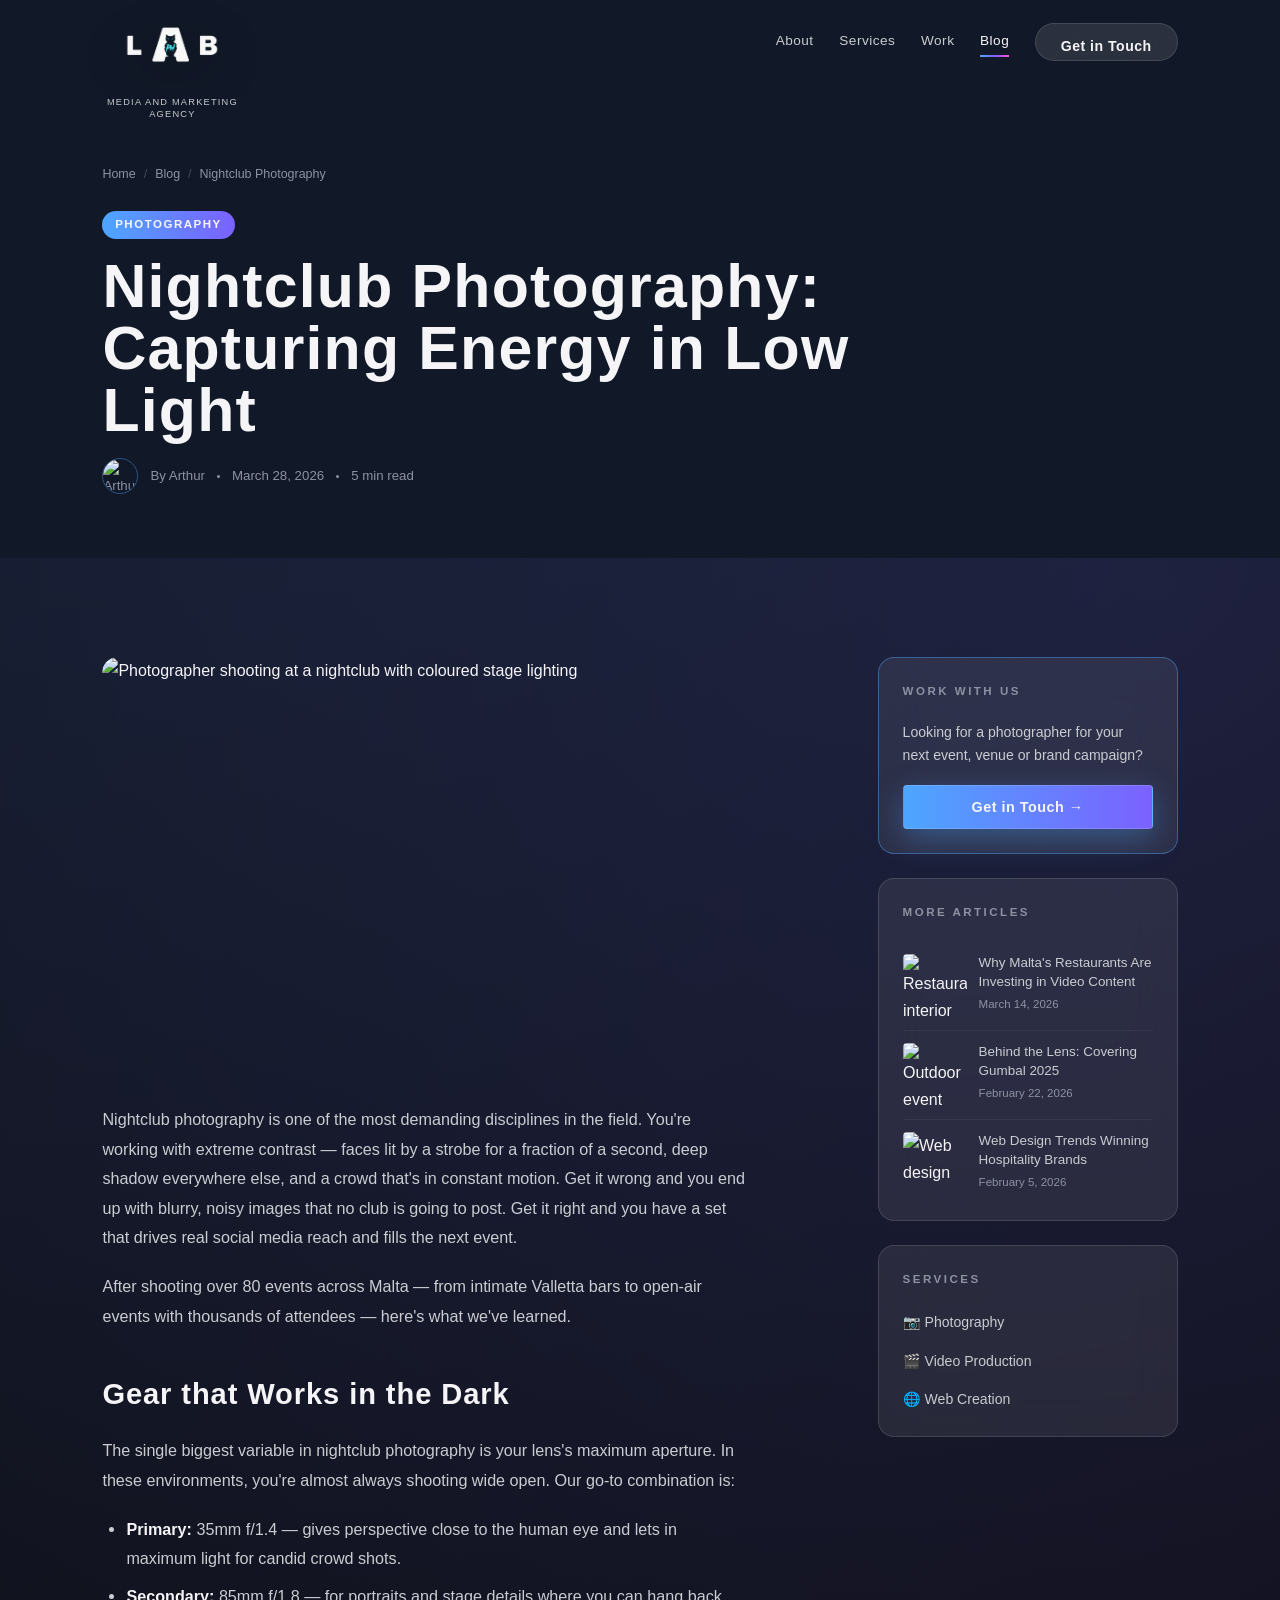
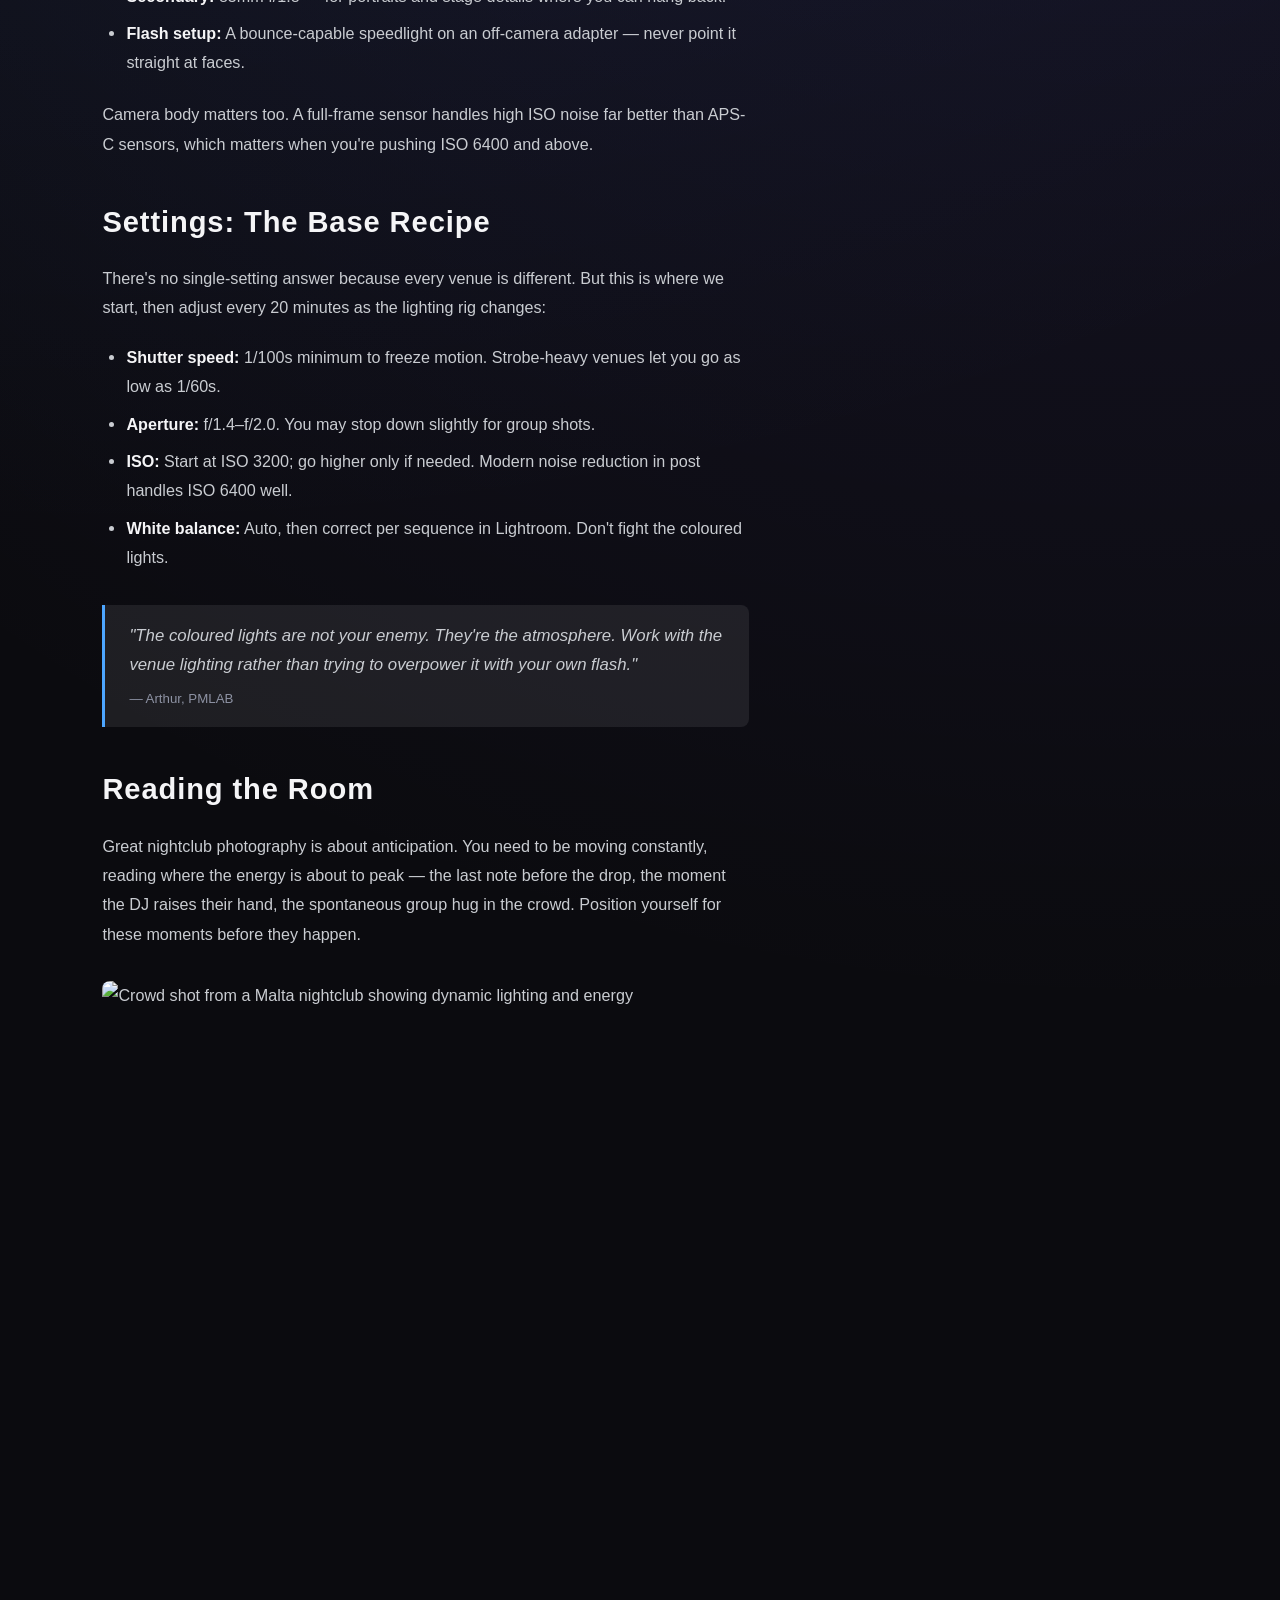
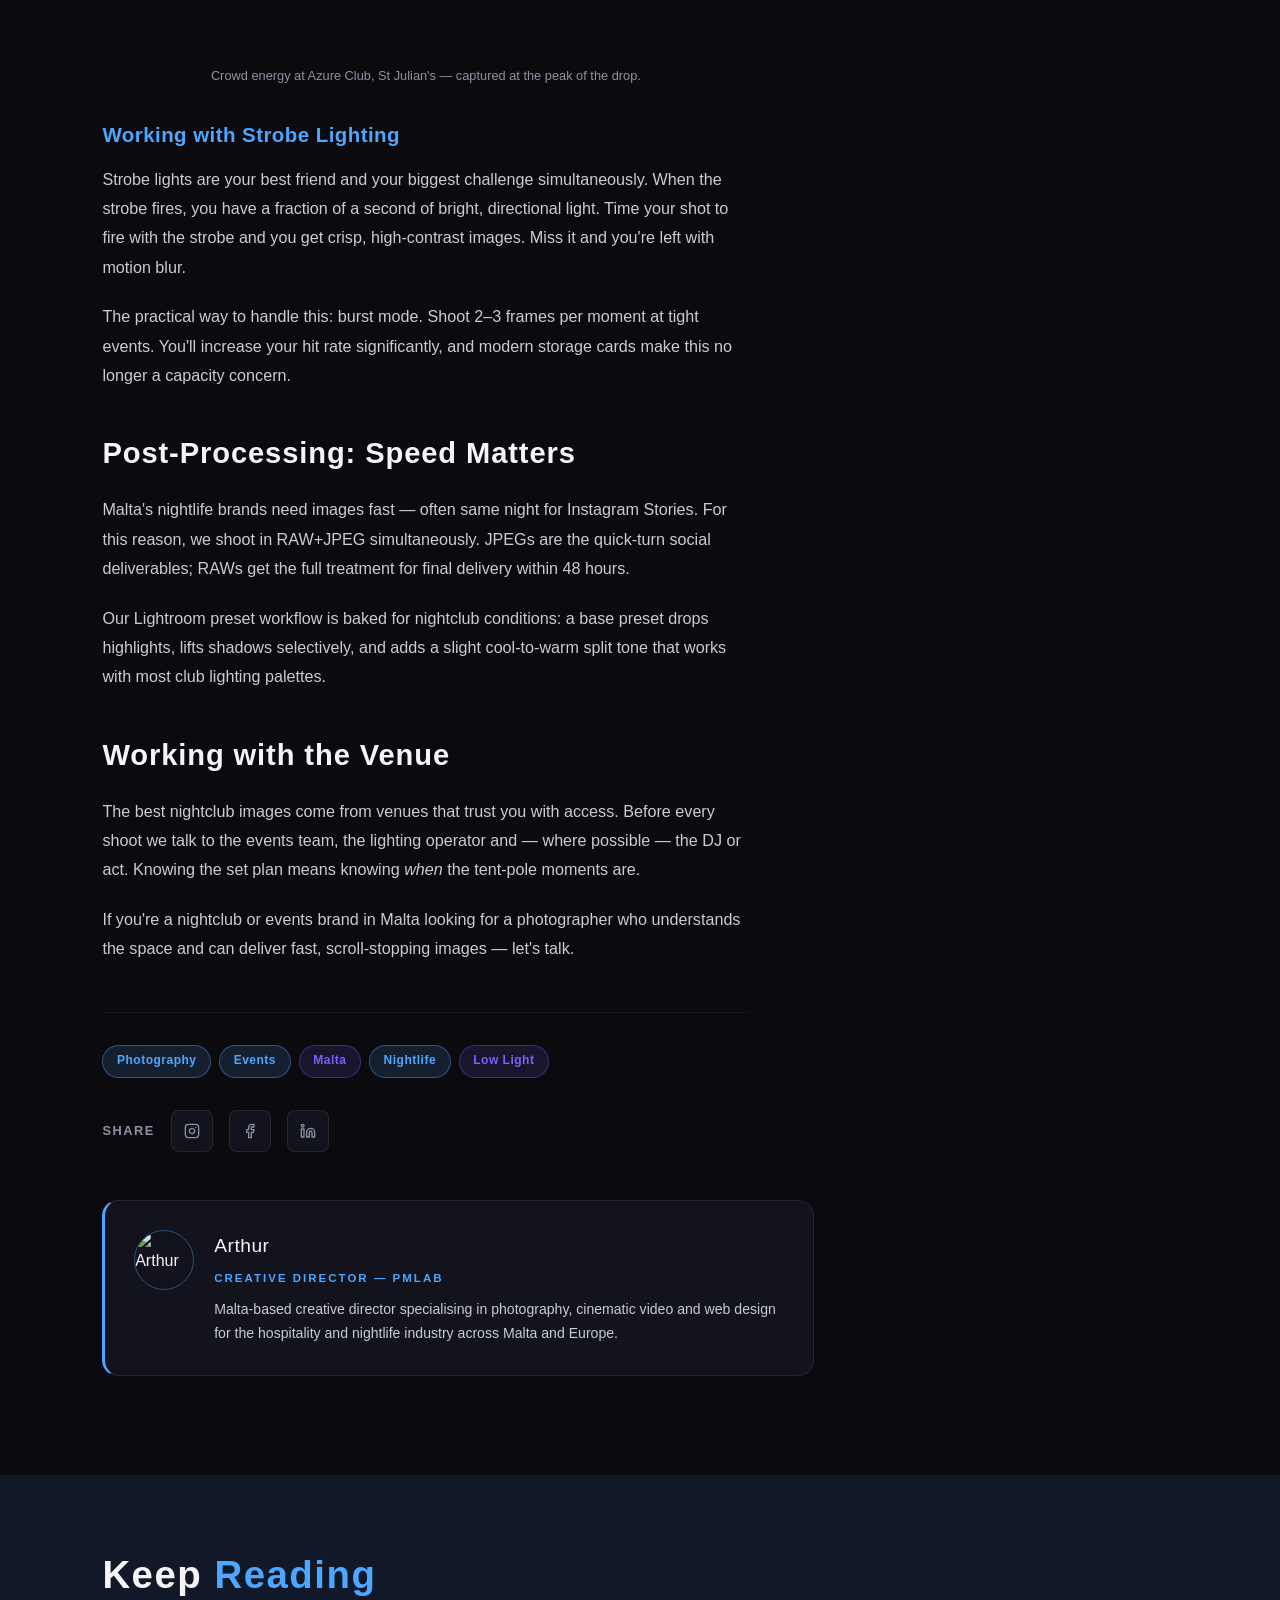
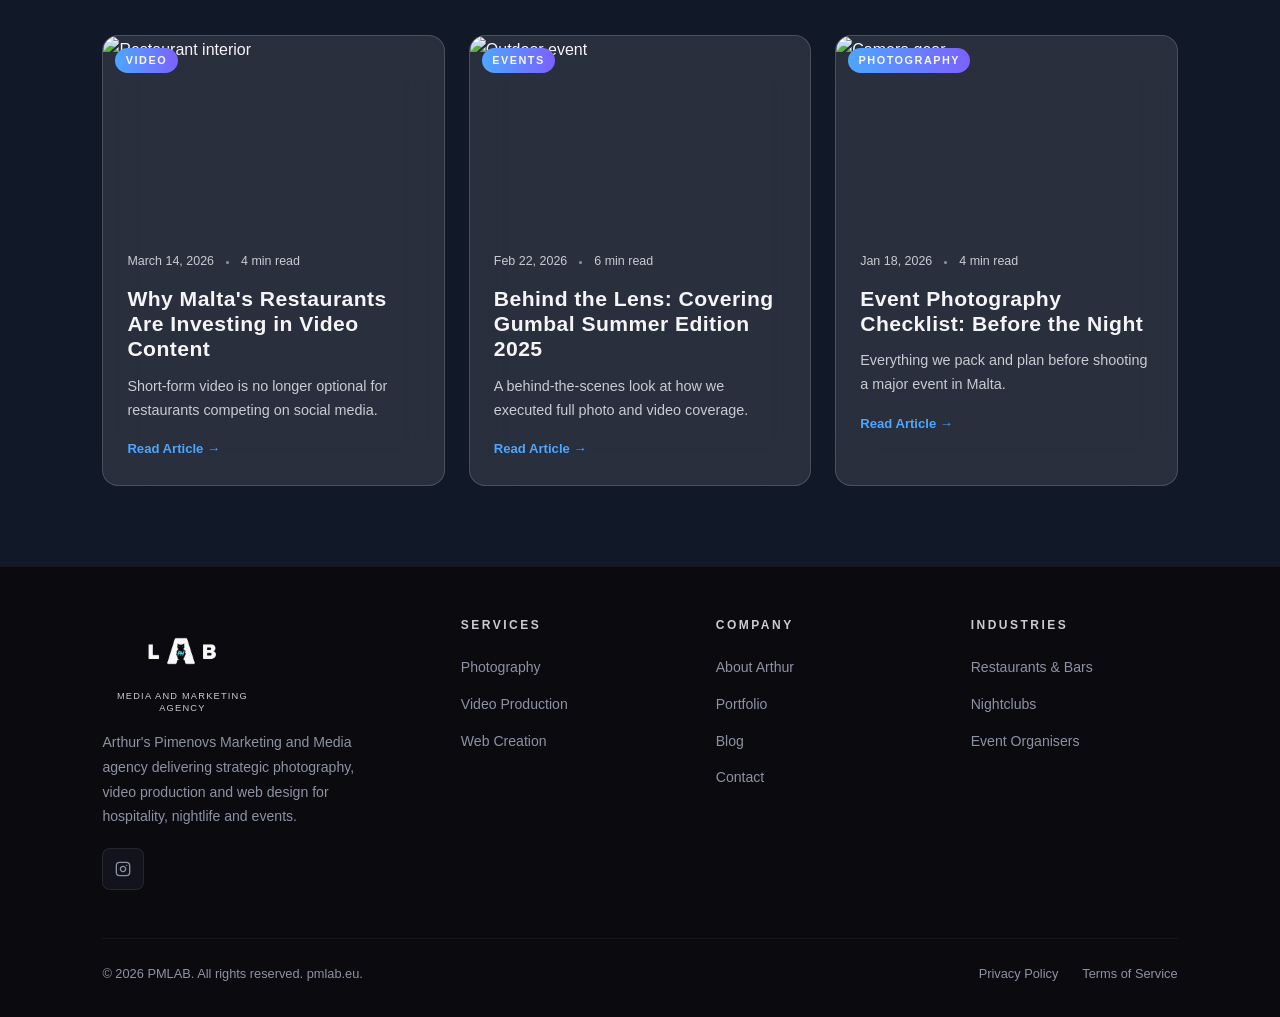
==== commit fc6fcf53: "redisign website and refactor code structure for improved readability and maintainability" ====
--- a/blog-post.html
+++ b/blog-post.html
@@ -3,12 +3,8 @@
 <head>
   <meta charset="UTF-8" />
   <meta name="viewport" content="width=device-width, initial-scale=1.0" />
-  <meta name="description" content="How to capture high-energy nightclub photography in low-light environments — techniques, gear and settings used by artmarketing in Malta." />
-  <title>Nightclub Photography: Capturing Energy in Low Light — artmarketing Blog</title>
-
-  <link rel="preconnect" href="https://fonts.googleapis.com" />
-  <link rel="preconnect" href="https://fonts.gstatic.com" crossorigin />
-  <link href="https://fonts.googleapis.com/css2?family=Bebas+Neue&family=Inter:wght@400;500;600;700&display=swap" rel="stylesheet" />
+  <meta name="description" content="How to capture high-energy nightclub photography in low-light environments — techniques, gear and settings used by PMLAB." />
+  <title>Nightclub Photography: Capturing Energy in Low Light — PMLAB Blog</title>
 
   <link rel="stylesheet" href="css/reset.css" />
   <link rel="stylesheet" href="css/variables.css" />
@@ -72,18 +68,18 @@
       font-weight: 600;
       letter-spacing: 1.5px;
       text-transform: uppercase;
-      background: var(--accent-green);
-      color: #070d1a;
+      background: linear-gradient(90deg, var(--accent-green), var(--accent-cyan));
+      color: var(--text-primary);
       margin-bottom: 1rem;
     }
 
     .post-title {
       font-family: var(--font-display);
       font-size: clamp(2.2rem, 5vw, 3.8rem);
-      letter-spacing: 1.5px;
-      line-height: 1.05;
+      letter-spacing: 1.2px;
+      line-height: 1.02;
       color: var(--text-primary);
-      margin-bottom: 1.2rem;
+      margin-bottom: 1.1rem;
     }
 
     .post-meta {
@@ -141,27 +137,29 @@
     /* Article body typography */
     .post-body {
       color: var(--text-secondary);
-      line-height: 1.85;
+      font-size: 1.01rem;
+      line-height: 1.82;
+      max-width: 72ch;
     }
 
     .post-body h2 {
       font-family: var(--font-display);
-      font-size: 1.9rem;
-      letter-spacing: 1px;
+      font-size: 1.82rem;
+      letter-spacing: 0.9px;
       color: var(--text-primary);
-      margin: 2.5rem 0 1rem;
+      margin: 2.3rem 0 0.95rem;
     }
 
     .post-body h3 {
       font-family: var(--font-display);
-      font-size: 1.35rem;
-      letter-spacing: 0.5px;
+      font-size: 1.28rem;
+      letter-spacing: 0.45px;
       color: var(--accent-green);
-      margin: 2rem 0 0.75rem;
+      margin: 1.8rem 0 0.7rem;
     }
 
     .post-body p {
-      margin-bottom: 1.4rem;
+      margin-bottom: 1.25rem;
     }
 
     .post-body ul,
@@ -191,10 +189,11 @@
       border-left: 3px solid var(--accent-green);
       padding: 1rem 1.5rem;
       margin: 2rem 0;
-      background: var(--bg-card);
+      background: rgba(255, 255, 255, 0.08);
       border-radius: 0 var(--radius-md) var(--radius-md) 0;
       color: var(--text-secondary);
-      font-size: 1.08rem;
+      font-size: 1.05rem;
+      line-height: 1.75;
       font-style: italic;
     }
 
@@ -254,8 +253,10 @@
     }
 
     .sidebar-card {
-      background: var(--bg-card);
-      border: 1px solid var(--border-card);
+      background: var(--glass-white);
+      border: 1px solid var(--glass-border);
+      backdrop-filter: blur(var(--glass-blur));
+      -webkit-backdrop-filter: blur(var(--glass-blur));
       border-radius: var(--radius-lg);
       padding: 1.5rem;
       margin-bottom: 1.5rem;
@@ -304,10 +305,10 @@
     }
 
     .sidebar-post-title {
-      font-size: 0.83rem;
+      font-size: 0.84rem;
       font-weight: 500;
       color: var(--text-secondary);
-      line-height: 1.35;
+      line-height: 1.4;
       transition: color var(--t-fast);
     }
 
@@ -349,8 +350,9 @@
 
   <!-- Navigation -->
   <header id="navbar" role="banner">
-    <a href="index.html" class="nav-logo" aria-label="artmarketing — home">
-      art<span>marketing</span>
+    <a href="index.html" class="nav-logo" aria-label="PMLAB — home">
+      <img src="images/logo.png" class="brand-logo" alt="PMLAB logo" width="64" height="64" />
+      <span class="brand-sub">Media and Marketing Agency</span>
     </a>
     <nav id="nav-menu" class="nav-menu" aria-label="Main navigation">
       <a href="index.html#about">About</a>
@@ -475,7 +477,7 @@
           <blockquote>
             "The coloured lights are not your enemy. They're the atmosphere. Work with the
             venue lighting rather than trying to overpower it with your own flash."
-            <cite>— Arthur, artmarketing</cite>
+            <cite>— Arthur, PMLAB</cite>
           </blockquote>
 
           <h2>Reading the Room</h2>
@@ -586,7 +588,7 @@
           </div>
           <div>
             <div style="font-family: var(--font-display); font-size: 1.2rem; color: var(--text-primary); letter-spacing: 0.5px; margin-bottom: 0.4rem;">Arthur</div>
-            <div style="font-size: 0.72rem; font-weight: 600; letter-spacing: 2px; text-transform: uppercase; color: var(--accent-green); margin-bottom: 0.6rem;">Creative Director — artmarketing</div>
+            <div style="font-size: 0.72rem; font-weight: 600; letter-spacing: 2px; text-transform: uppercase; color: var(--accent-green); margin-bottom: 0.6rem;">Creative Director — PMLAB</div>
             <p style="font-size: 0.88rem; color: var(--text-secondary); line-height: 1.7; margin: 0;">
               Malta-based creative director specialising in photography, cinematic video and
               web design for the hospitality and nightlife industry across Malta and Europe.
@@ -600,7 +602,7 @@
       <aside class="post-sidebar" aria-label="Related articles and contact">
 
         <!-- CTA card -->
-        <div class="sidebar-card" style="border-color: var(--accent-green-border); background: var(--accent-green-dim);">
+        <div class="sidebar-card" style="border-color: var(--accent-green-border); background: var(--glass-white);">
           <div class="sidebar-title">Work with us</div>
           <p style="font-size: 0.88rem; color: var(--text-secondary); margin-bottom: 1.2rem; line-height: 1.6;">
             Looking for a photographer for your next event, venue or brand campaign?
@@ -738,8 +740,11 @@
     <div class="container">
       <div class="footer-grid">
         <div class="footer-brand">
-          <a href="index.html" class="nav-logo" aria-label="artmarketing home">art<span>marketing</span></a>
-          <p>Strategic photography, video production and web design for Malta's hospitality, nightlife and events industry.</p>
+          <a href="index.html" class="nav-logo" aria-label="PMLAB home">
+            <img src="images/logo.png" class="brand-logo" alt="PMLAB logo" width="72" height="72" />
+            <span class="brand-sub">Media and Marketing Agency</span>
+          </a>
+          <p>Arthur's Pimenovs Marketing and Media agency delivering strategic photography, video production and web design for hospitality, nightlife and events.</p>
           <div class="footer-socials">
             <a href="#" class="social-link" aria-label="Instagram">
               <svg width="16" height="16" viewBox="0 0 24 24" fill="none" stroke="currentColor" stroke-width="2" stroke-linecap="round" stroke-linejoin="round" aria-hidden="true"><rect x="2" y="2" width="20" height="20" rx="5"/><path d="M16 11.37A4 4 0 1112.63 8 4 4 0 0116 11.37z"/><line x1="17.5" y1="6.5" x2="17.51" y2="6.5"/></svg>
@@ -773,7 +778,7 @@
         </div>
       </div>
       <div class="footer-bottom">
-        <p class="footer-copyright">&copy; 2026 artmarketing. All rights reserved. Malta.</p>
+        <p class="footer-copyright">&copy; 2026 PMLAB. All rights reserved. pmlab.eu.</p>
         <nav class="footer-bottom-links" aria-label="Legal">
           <a href="#">Privacy Policy</a>
           <a href="#">Terms of Service</a>
--- a/css/variables.css
+++ b/css/variables.css
@@ -1,46 +1,54 @@
 /* =========================================
-   Design Tokens — artmarketing
-   ========================================= */
+  Design Tokens — PMLAB
+  ========================================= */
 
 :root {
   /* ---- Backgrounds ---- */
-  --bg-primary:    #070d1a;
-  --bg-secondary:  #0c1525;
-  --bg-card:       #0f1d30;
-  --bg-card-hover: #152338;
+  --bg-primary:    #0b0b0f;
+  --bg-secondary:  #111827;
+  --bg-card:       #12131c;
+  --bg-card-hover: #1a1b27;
 
   /* ---- Accent Colours ---- */
-  --accent-green:        #00ff88;
-  --accent-green-dim:    rgba(0, 255, 136, 0.12);
-  --accent-green-border: rgba(0, 255, 136, 0.35);
-  --accent-green-glow:   0 0 22px rgba(0, 255, 136, 0.45), 0 0 60px rgba(0, 255, 136, 0.14);
+  --accent-green:        #4da6ff;
+  --accent-green-dim:    rgba(77, 166, 255, 0.14);
+  --accent-green-border: rgba(77, 166, 255, 0.42);
+  --accent-green-glow:   0 0 22px rgba(77, 166, 255, 0.45), 0 0 60px rgba(77, 166, 255, 0.16);
 
-  --accent-cyan:        #00d4ff;
-  --accent-cyan-dim:    rgba(0, 212, 255, 0.12);
-  --accent-cyan-border: rgba(0, 212, 255, 0.35);
-  --accent-cyan-glow:   0 0 22px rgba(0, 212, 255, 0.45), 0 0 60px rgba(0, 212, 255, 0.14);
+  --accent-cyan:        #7b61ff;
+  --accent-cyan-dim:    rgba(123, 97, 255, 0.12);
+  --accent-cyan-border: rgba(123, 97, 255, 0.35);
+  --accent-cyan-glow:   0 0 22px rgba(123, 97, 255, 0.45), 0 0 60px rgba(123, 97, 255, 0.14);
+  --accent-pink:        #ff4fd8;
+  --accent-gold:        #d4af37;
 
   /* Gradient used for decorative lines/highlights */
-  --gradient-accent: linear-gradient(90deg, var(--accent-green), var(--accent-cyan));
-  --gradient-hero:   linear-gradient(135deg, rgba(7,13,26,0.90) 0%, rgba(7,13,26,0.55) 55%, rgba(7,13,26,0.82) 100%);
-  --gradient-card:   linear-gradient(180deg, transparent 50%, rgba(7,13,26,0.92) 100%);
+  --gradient-accent: linear-gradient(90deg, var(--accent-green), var(--accent-cyan), var(--accent-pink));
+  --gradient-hero:   linear-gradient(135deg, #0b0b0f 0%, #111827 40%, #1e1b4b 100%);
+  --gradient-card:   linear-gradient(180deg, transparent 50%, rgba(11, 11, 15, 0.92) 100%);
+  --gradient-glass:  linear-gradient(135deg, rgba(255, 255, 255, 0.12), rgba(255, 255, 255, 0.04));
 
   /* ---- Text ---- */
-  --text-primary:   #f0f0f0;
-  --text-secondary: #b0bfcc;
-  --text-muted:     #6e7e90;
+  --text-primary:   #f5f5f7;
+  --text-secondary: #c9ccd1;
+  --text-muted:     #8d92a3;
+
+  /* ---- Glass ---- */
+  --glass-white:  rgba(255, 255, 255, 0.08);
+  --glass-border: rgba(255, 255, 255, 0.12);
+  --glass-blur:   20px;
 
   /* ---- Borders ---- */
   --border-subtle: rgba(255, 255, 255, 0.05);
   --border-card:   rgba(255, 255, 255, 0.08);
 
   /* ---- Shadows ---- */
-  --shadow-card:       0 8px 32px rgba(0, 0, 0, 0.45);
-  --shadow-card-hover: 0 20px 56px rgba(0, 0, 0, 0.65);
+  --shadow-card:       0 8px 32px rgba(0, 0, 0, 0.25);
+  --shadow-card-hover: 0 20px 80px rgba(0, 0, 0, 0.35);
 
   /* ---- Typography ---- */
-  --font-display: 'Bebas Neue', sans-serif;
-  --font-body:    'Inter', sans-serif;
+  --font-display: -apple-system, BlinkMacSystemFont, 'Segoe UI', 'Helvetica Neue', sans-serif;
+  --font-body:    -apple-system, BlinkMacSystemFont, 'Segoe UI', 'Helvetica Neue', sans-serif;
 
   --fs-hero:       clamp(3.8rem, 9vw, 8rem);
   --fs-xl:         clamp(2.6rem, 5vw, 4.8rem);
@@ -51,10 +59,10 @@
   --fs-label:      0.72rem;
 
   /* ---- Layout ---- */
-  --nav-height:       70px;
-  --section-pad:      clamp(80px, 10vh, 140px);
+  --nav-height:       84px;
+  --section-pad:      clamp(92px, 11vh, 120px);
   --container-max:    1280px;
-  --container-pad:    clamp(1.25rem, 5vw, 3rem);
+  --container-pad:    clamp(1.25rem, 8vw, 8rem);
   --gap-cards:        1.5rem;
   --radius-sm:        4px;
   --radius-md:        8px;
--- a/css/animations.css
+++ b/css/animations.css
@@ -1,5 +1,5 @@
 /* =========================================
-   Keyframe Animations — artmarketing
+  Keyframe Animations — PMLAB
    ========================================= */
 
 /* --- Core entrance animations --- */
@@ -74,6 +74,20 @@
   100% { opacity: 1; transform: translateY(0)    skewY(0deg); }
 }
 
+@keyframes starTwinkle {
+  0%, 100% { opacity: 0.18; }
+  20%      { opacity: 0.85; }
+  40%      { opacity: 0.28; }
+  60%      { opacity: 0.95; }
+  80%      { opacity: 0.22; }
+}
+
+@keyframes starDrift {
+  0%   { transform: translate3d(0, 0, 0) scale(1); }
+  50%  { transform: translate3d(-1.5%, 1.2%, 0) scale(1.02); }
+  100% { transform: translate3d(1.5%, -1.2%, 0) scale(1); }
+}
+
 /* =========================================
    Scroll-reveal utility classes
    ========================================= */
--- a/css/main.css
+++ b/css/main.css
@@ -1,13 +1,16 @@
 /* =========================================
    main.css — Layout & Components
-   artmarketing portfolio website
+  PMLAB portfolio website
    ========================================= */
 
 /* ===========================================
    BASE
 =========================================== */
 body {
-  background-color: var(--bg-primary);
+  background: var(--bg-primary);
+  background-image:
+    radial-gradient(circle at 10% -10%, rgba(77, 166, 255, 0.16), transparent 42%),
+    radial-gradient(circle at 90% 10%, rgba(123, 97, 255, 0.14), transparent 38%);
   color: var(--text-primary);
   font-family: var(--font-body);
   font-size: var(--fs-body);
@@ -73,40 +76,71 @@
 .btn {
   display: inline-flex;
   align-items: center;
+  justify-content: center;
   gap: 0.5rem;
   padding: 0.85rem 2rem;
   border-radius: var(--radius-sm);
   font-size: 0.9rem;
   font-weight: 600;
   letter-spacing: 0.5px;
+  line-height: 1;
   transition: all var(--t-mid);
   position: relative;
   overflow: hidden;
+  border: 1px solid transparent;
 }
 
 .btn-primary {
-  background: var(--accent-green);
-  color: #070d1a;
-  box-shadow: 0 4px 20px rgba(0, 255, 136, 0.3);
+  background: linear-gradient(90deg, var(--accent-green), var(--accent-cyan));
+  color: var(--text-primary);
+  border-color: rgba(255, 255, 255, 0.14);
+  box-shadow: 0 10px 30px rgba(77, 166, 255, 0.35);
 }
 
 .btn-primary:hover {
-  background: #33ffaa;
-  box-shadow: var(--accent-green-glow);
+  box-shadow: 0 16px 40px rgba(77, 166, 255, 0.35);
   transform: translateY(-2px);
 }
 
 .btn-outline {
-  border: 1.5px solid var(--accent-green-border);
-  color: var(--accent-green);
-  background: transparent;
+  border-color: var(--glass-border);
+  color: var(--text-primary);
+  background: var(--glass-white);
+  backdrop-filter: blur(var(--glass-blur));
+  -webkit-backdrop-filter: blur(var(--glass-blur));
 }
 
 .btn-outline:hover {
-  background: var(--accent-green-dim);
-  border-color: var(--accent-green);
-  box-shadow: var(--accent-green-glow);
+  background: var(--gradient-glass);
+  border-color: var(--accent-green-border);
+  box-shadow: var(--shadow-card);
   transform: translateY(-2px);
+}
+
+.glass-card {
+  background: var(--glass-white);
+  backdrop-filter: blur(var(--glass-blur));
+  -webkit-backdrop-filter: blur(var(--glass-blur));
+  border: 1px solid var(--glass-border);
+  border-radius: 24px;
+  box-shadow: var(--shadow-card);
+}
+
+.premium-btn {
+  padding: 1rem 2rem;
+  border-radius: var(--radius-pill);
+  border: none;
+  background: linear-gradient(90deg, var(--accent-green), var(--accent-cyan));
+  color: var(--text-primary);
+  font-weight: 600;
+  font-size: 1rem;
+  cursor: pointer;
+  transition: all var(--t-mid);
+}
+
+.premium-btn:hover {
+  transform: translateY(-2px);
+  box-shadow: 0 10px 30px rgba(77, 166, 255, 0.35);
 }
 
 .btn-icon {
@@ -158,29 +192,58 @@
 }
 
 #navbar.scrolled {
-  background: rgba(7, 13, 26, 0.94);
-  backdrop-filter: blur(16px);
-  -webkit-backdrop-filter: blur(16px);
-  box-shadow: 0 1px 0 rgba(0, 255, 136, 0.1), 0 4px 24px rgba(0, 0, 0, 0.5);
+  background: rgba(11, 11, 15, 0.8);
+  backdrop-filter: blur(var(--glass-blur));
+  -webkit-backdrop-filter: blur(var(--glass-blur));
+  border-bottom: 1px solid var(--glass-border);
+  box-shadow: 0 1px 0 rgba(77, 166, 255, 0.2), 0 18px 40px rgba(0, 0, 0, 0.4);
 }
 
 .nav-logo {
-  font-family: var(--font-display);
-  font-size: 1.7rem;
-  letter-spacing: 3px;
+  display: inline-flex;
+  flex-direction: column;
+  align-items: center;
+  gap: 0.2rem;
   color: var(--text-primary);
   line-height: 1;
+  position: relative;
+  transform: translateY(1rem);
+  transition: transform var(--t-mid);
+}
+
+#navbar.scrolled .nav-logo {
+  transform: translateY(0.65rem);
+}
+
+.brand-logo {
+  width: 96px;
+  height: 96px;
+  object-fit: contain;
+  border: none;
+  background: transparent;
+  padding: 0;
+  display: block;
+  filter: drop-shadow(0 10px 22px rgba(0, 0, 0, 0.35));
+}
+
+.brand-name {
+  display: none;
+}
+
+.brand-sub {
+  font-size: 0.58rem;
+  letter-spacing: 1.2px;
   text-transform: uppercase;
-}
-
-.nav-logo span {
-  color: var(--accent-green);
+  color: var(--text-secondary);
+  text-align: center;
+  max-width: 140px;
+  line-height: 1.3;
 }
 
 .nav-menu {
   display: flex;
   align-items: center;
-  gap: 2rem;
+  gap: 1.6rem;
 }
 
 .nav-menu a {
@@ -200,7 +263,7 @@
   left: 0;
   width: 0;
   height: 1.5px;
-  background: var(--accent-green);
+  background: var(--gradient-accent);
   transition: width var(--t-mid);
 }
 
@@ -215,17 +278,27 @@
 }
 
 .nav-cta {
-  padding: 0.5rem 1.3rem;
-  border: 1.5px solid var(--accent-green-border);
-  border-radius: var(--radius-sm);
-  color: var(--accent-green) !important;
+  display: inline-flex;
+  align-items: center;
+  justify-content: center;
+  height: 2.35rem;
+  padding: 0 1.3rem;
+  border: 1.5px solid var(--glass-border);
+  border-radius: var(--radius-pill);
+  color: var(--text-primary) !important;
   font-weight: 600 !important;
+  font-size: 0.88rem !important;
+  line-height: 1.2;
   transition: all var(--t-fast) !important;
+  background: rgba(255, 255, 255, 0.11);
+  backdrop-filter: blur(var(--glass-blur));
+  -webkit-backdrop-filter: blur(var(--glass-blur));
 }
 
 .nav-cta:hover {
-  background: var(--accent-green-dim);
-  box-shadow: 0 0 14px rgba(0, 255, 136, 0.2);
+  background: var(--gradient-glass);
+  border-color: var(--accent-green-border);
+  box-shadow: 0 0 20px rgba(77, 166, 255, 0.2);
 }
 
 .nav-cta::after {
@@ -278,12 +351,80 @@
   display: flex;
   align-items: center;
   overflow: hidden;
+  isolation: isolate;
+}
+
+#hero::before,
+#hero::after {
+  content: '';
+  position: absolute;
+  inset: -12%;
+  pointer-events: none;
+  z-index: 0;
+}
+
+#hero::before {
+  width: 2px;
+  height: 2px;
+  background: rgba(255, 255, 255, 1);
+  border-radius: 50%;
+  filter: drop-shadow(0 0 6px rgba(170, 220, 255, 0.7));
+  box-shadow:
+    5vw 12vh 0 0 rgba(255, 255, 255, 0.98),
+    14vw 34vh 0 0 rgba(188, 232, 255, 0.92),
+    22vw 18vh 0 0 rgba(255, 255, 255, 0.99),
+    31vw 52vh 0 0 rgba(220, 244, 255, 0.93),
+    40vw 15vh 0 0 rgba(255, 255, 255, 0.9),
+    49vw 39vh 0 0 rgba(255, 255, 255, 0.97),
+    58vw 24vh 0 0 rgba(188, 232, 255, 0.91),
+    67vw 46vh 0 0 rgba(255, 255, 255, 0.97),
+    76vw 19vh 0 0 rgba(211, 240, 255, 0.93),
+    85vw 56vh 0 0 rgba(255, 255, 255, 0.97),
+    93vw 30vh 0 0 rgba(190, 233, 255, 0.9),
+    11vw 67vh 0 0 rgba(255, 255, 255, 0.93),
+    27vw 74vh 0 0 rgba(199, 236, 255, 0.89),
+    42vw 69vh 0 0 rgba(255, 255, 255, 0.95),
+    60vw 77vh 0 0 rgba(224, 245, 255, 0.94),
+    74vw 66vh 0 0 rgba(255, 255, 255, 0.98),
+    88vw 73vh 0 0 rgba(199, 236, 255, 0.91),
+    97vw 62vh 0 0 rgba(255, 255, 255, 0.94);
+  animation: starTwinkle 6.5s ease-in-out infinite;
+}
+
+#hero::after {
+  width: 1.5px;
+  height: 1.5px;
+  background: rgba(255, 255, 255, 0.92);
+  border-radius: 50%;
+  opacity: 0.8;
+  filter: drop-shadow(0 0 4px rgba(170, 220, 255, 0.56));
+  box-shadow:
+    3vw 22vh 0 0 rgba(255, 255, 255, 0.9),
+    9vw 45vh 0 0 rgba(184, 231, 255, 0.84),
+    17vw 60vh 0 0 rgba(255, 255, 255, 0.86),
+    24vw 8vh 0 0 rgba(205, 239, 255, 0.84),
+    29vw 28vh 0 0 rgba(255, 255, 255, 0.9),
+    36vw 40vh 0 0 rgba(186, 232, 255, 0.82),
+    44vw 57vh 0 0 rgba(255, 255, 255, 0.88),
+    51vw 11vh 0 0 rgba(212, 243, 255, 0.8),
+    56vw 34vh 0 0 rgba(255, 255, 255, 0.86),
+    63vw 51vh 0 0 rgba(192, 235, 255, 0.83),
+    71vw 9vh 0 0 rgba(255, 255, 255, 0.89),
+    79vw 38vh 0 0 rgba(201, 238, 255, 0.84),
+    82vw 63vh 0 0 rgba(255, 255, 255, 0.86),
+    90vw 17vh 0 0 rgba(188, 232, 255, 0.8),
+    95vw 48vh 0 0 rgba(255, 255, 255, 0.88),
+    99vw 70vh 0 0 rgba(204, 239, 255, 0.83);
+  animation:
+    starTwinkle 9.2s ease-in-out 1.4s infinite,
+    starDrift 18s ease-in-out infinite;
 }
 
 .hero-bg {
   position: absolute;
   inset: -25% 0 -25%;
   background: url('../assets/images/hero-bg.jpg') center / cover no-repeat;
+  filter: brightness(0.42) saturate(1.05);
   will-change: transform;
   z-index: var(--z-below);
 }
@@ -291,7 +432,10 @@
 .hero-overlay {
   position: absolute;
   inset: 0;
-  background: var(--gradient-hero);
+  background:
+    radial-gradient(circle at 20% 8%, rgba(117, 186, 255, 0.22), transparent 36%),
+    radial-gradient(circle at 82% 26%, rgba(255, 255, 255, 0.08), transparent 42%),
+    linear-gradient(180deg, rgba(4, 9, 23, 0.5) 0%, rgba(8, 13, 28, 0.86) 58%, rgba(10, 12, 20, 0.96) 100%);
   z-index: 0;
 }
 
@@ -303,7 +447,7 @@
   right: 10%;
   width: 400px;
   height: 400px;
-  background: radial-gradient(circle, rgba(0,212,255,0.06) 0%, transparent 70%);
+  background: radial-gradient(circle, rgba(77, 166, 255, 0.15) 0%, transparent 70%);
   border-radius: 50%;
   animation: float 7s ease-in-out infinite;
 }
@@ -315,7 +459,7 @@
   left: 8%;
   width: 300px;
   height: 300px;
-  background: radial-gradient(circle, rgba(0,255,136,0.05) 0%, transparent 70%);
+  background: radial-gradient(circle, rgba(255, 79, 216, 0.12) 0%, transparent 70%);
   border-radius: 50%;
   animation: float 9s ease-in-out 2s infinite;
 }
@@ -330,7 +474,7 @@
   display: flex;
   align-items: center;
   gap: 0.75rem;
-  margin-bottom: 1.4rem;
+  margin-bottom: 1.1rem;
   animation: fadeInDown 0.7s var(--ease-out-expo) 0.1s both;
 }
 
@@ -352,10 +496,10 @@
 .hero-headline {
   font-family: var(--font-display);
   font-size: var(--fs-hero);
-  line-height: 0.95;
-  letter-spacing: 2px;
-  color: var(--text-primary);
-  margin-bottom: 1.6rem;
+  line-height: 0.94;
+  letter-spacing: 0.45px;
+  color: var(--text-primary);
+  margin-bottom: 1.35rem;
   animation: heroTextReveal 0.8s var(--ease-out-expo) 0.25s both;
 }
 
@@ -369,8 +513,8 @@
   font-size: var(--fs-subheading);
   color: var(--text-secondary);
   max-width: 580px;
-  line-height: 1.65;
-  margin-bottom: 2.5rem;
+  line-height: 1.62;
+  margin-bottom: 2.15rem;
   animation: fadeInUp 0.8s var(--ease-out-expo) 0.45s both;
 }
 
@@ -564,8 +708,10 @@
 }
 
 .service-card {
-  background: var(--bg-card);
-  border: 1px solid var(--border-card);
+  background: rgba(255, 255, 255, 0.1);
+  backdrop-filter: blur(var(--glass-blur));
+  -webkit-backdrop-filter: blur(var(--glass-blur));
+  border: 1px solid rgba(255, 255, 255, 0.16);
   border-radius: var(--radius-lg);
   padding: 2.5rem 2rem;
   display: flex;
@@ -594,8 +740,8 @@
 .service-card:hover {
   transform: translateY(-8px);
   border-color: var(--accent-green-border);
-  box-shadow: var(--shadow-card-hover), 0 0 30px rgba(0, 255, 136, 0.08);
-  background: var(--bg-card-hover);
+  box-shadow: var(--shadow-card-hover), 0 0 30px rgba(77, 166, 255, 0.1);
+  background: linear-gradient(135deg, rgba(255, 255, 255, 0.11), rgba(255, 255, 255, 0.04));
 }
 
 .service-card:hover::before {
@@ -628,8 +774,8 @@
 
 .service-desc {
   color: var(--text-secondary);
-  font-size: 0.93rem;
-  line-height: 1.75;
+  font-size: 0.94rem;
+  line-height: 1.72;
   flex: 1;
 }
 
@@ -721,10 +867,10 @@
 }
 
 .filter-btn.active {
-  background: var(--accent-green);
-  color: #070d1a;
-  border-color: var(--accent-green);
-  box-shadow: 0 4px 16px rgba(0, 255, 136, 0.3);
+  background: linear-gradient(90deg, var(--accent-green), var(--accent-cyan));
+  color: var(--text-primary);
+  border-color: var(--accent-green-border);
+  box-shadow: 0 10px 24px rgba(77, 166, 255, 0.3);
 }
 
 /* Gallery Grid */
@@ -812,11 +958,11 @@
   width: 38px;
   height: 38px;
   border-radius: 50%;
-  background: var(--accent-green);
+  background: linear-gradient(135deg, var(--accent-green), var(--accent-cyan));
   display: flex;
   align-items: center;
   justify-content: center;
-  color: #070d1a;
+  color: var(--text-primary);
   font-size: 1rem;
   transform: scale(0.7) rotate(-45deg);
   transition: transform var(--t-mid);
@@ -853,9 +999,9 @@
 
 .gallery-item:hover .video-play-btn {
   transform: translate(-50%, -50%) scale(1);
-  background: var(--accent-green);
+  background: linear-gradient(135deg, var(--accent-green), var(--accent-cyan));
   border-color: var(--accent-green);
-  color: #070d1a;
+  color: var(--text-primary);
   box-shadow: var(--accent-green-glow);
 }
 
@@ -1093,8 +1239,10 @@
 }
 
 .blog-card {
-  background: var(--bg-card);
-  border: 1px solid var(--border-card);
+  background: rgba(255, 255, 255, 0.1);
+  backdrop-filter: blur(var(--glass-blur));
+  -webkit-backdrop-filter: blur(var(--glass-blur));
+  border: 1px solid rgba(255, 255, 255, 0.16);
   border-radius: var(--radius-lg);
   overflow: hidden;
   transition:
@@ -1136,8 +1284,8 @@
   font-weight: 600;
   letter-spacing: 1.5px;
   text-transform: uppercase;
-  background: var(--accent-green);
-  color: #070d1a;
+  background: linear-gradient(90deg, var(--accent-green), var(--accent-cyan));
+  color: var(--text-primary);
 }
 
 .blog-body {
@@ -1148,9 +1296,9 @@
   display: flex;
   align-items: center;
   gap: 0.75rem;
-  font-size: 0.76rem;
-  color: var(--text-muted);
-  margin-bottom: 0.75rem;
+  font-size: 0.78rem;
+  color: var(--text-secondary);
+  margin-bottom: 0.8rem;
 }
 
 .blog-meta-dot {
@@ -1162,11 +1310,11 @@
 
 .blog-title {
   font-family: var(--font-display);
-  font-size: 1.3rem;
-  letter-spacing: 0.5px;
-  line-height: 1.25;
-  color: var(--text-primary);
-  margin-bottom: 0.65rem;
+  font-size: 1.32rem;
+  letter-spacing: 0.45px;
+  line-height: 1.2;
+  color: var(--text-primary);
+  margin-bottom: 0.75rem;
   transition: color var(--t-fast);
 }
 
@@ -1175,9 +1323,9 @@
 }
 
 .blog-excerpt {
-  font-size: 0.88rem;
-  color: var(--text-muted);
-  line-height: 1.7;
+  font-size: 0.9rem;
+  color: var(--text-secondary);
+  line-height: 1.68;
   display: -webkit-box;
   -webkit-line-clamp: 2;
   line-clamp: 2;
@@ -1302,7 +1450,7 @@
   color: var(--accent-green);
   border-color: var(--accent-green-border);
   background: var(--accent-green-dim);
-  box-shadow: 0 0 14px rgba(0, 255, 136, 0.18);
+  box-shadow: 0 0 14px rgba(77, 166, 255, 0.2);
 }
 
 /* Form side */
@@ -1367,7 +1515,7 @@
 .form-group select:focus,
 .form-group textarea:focus {
   border-color: var(--accent-green-border);
-  box-shadow: 0 0 0 3px rgba(0, 255, 136, 0.1), 0 0 14px rgba(0, 255, 136, 0.1);
+  box-shadow: 0 0 0 3px rgba(77, 166, 255, 0.12), 0 0 14px rgba(77, 166, 255, 0.15);
 }
 
 .form-group input::placeholder,
@@ -1395,20 +1543,19 @@
 
 .btn-submit {
   padding: 1rem 2rem;
-  background: var(--accent-green);
-  color: #070d1a;
+  background: linear-gradient(90deg, var(--accent-green), var(--accent-cyan));
+  color: var(--text-primary);
   font-weight: 700;
   font-size: 0.93rem;
   letter-spacing: 0.5px;
   border-radius: var(--radius-md);
   transition: all var(--t-mid);
-  box-shadow: 0 4px 20px rgba(0, 255, 136, 0.3);
+  box-shadow: 0 10px 30px rgba(77, 166, 255, 0.35);
   margin-top: 0.4rem;
 }
 
 .btn-submit:hover {
-  background: #33ffaa;
-  box-shadow: var(--accent-green-glow);
+  box-shadow: 0 16px 40px rgba(77, 166, 255, 0.35);
   transform: translateY(-2px);
 }
 
@@ -1432,6 +1579,16 @@
 .form-success.visible {
   display: block;
   animation: fadeInUp 0.4s var(--ease-out-expo);
+}
+
+a:focus-visible,
+button:focus-visible,
+.btn:focus-visible,
+.nav-cta:focus-visible,
+.filter-btn:focus-visible,
+.cat-btn:focus-visible {
+  outline: 2px solid var(--accent-green);
+  outline-offset: 3px;
 }
 
 /* ===========================================
@@ -1452,7 +1609,18 @@
 
 .footer-brand .nav-logo {
   margin-bottom: 1rem;
-  display: inline-block;
+  display: inline-flex;
+  transform: none;
+}
+
+.footer-brand .brand-logo {
+  width: 72px;
+  height: 72px;
+  filter: none;
+}
+
+.footer-brand .brand-sub {
+  max-width: 160px;
 }
 
 .footer-brand p {
--- a/css/responsive.css
+++ b/css/responsive.css
@@ -1,6 +1,6 @@
 /* =========================================
    responsive.css — Mobile-first breakpoints
-   artmarketing portfolio website
+  PMLAB portfolio website
    ========================================= */
 
 /* ============================================
@@ -34,6 +34,20 @@
    TABLET PORTRAIT — max-width: 768px
 ============================================ */
 @media (max-width: 768px) {
+  .nav-logo {
+    transform: none;
+  }
+
+  .brand-logo {
+    width: 74px;
+    height: 74px;
+  }
+
+  .brand-sub {
+    font-size: 0.5rem;
+    max-width: 110px;
+  }
+
   /* --- Nav --- */
   .hamburger {
     display: flex;
@@ -45,7 +59,7 @@
     right: 0;
     bottom: 0;
     width: min(320px, 85vw);
-    background: rgba(10, 18, 32, 0.98);
+    background: rgba(11, 11, 15, 0.96);
     backdrop-filter: blur(20px);
     -webkit-backdrop-filter: blur(20px);
     border-left: 1px solid var(--border-card);
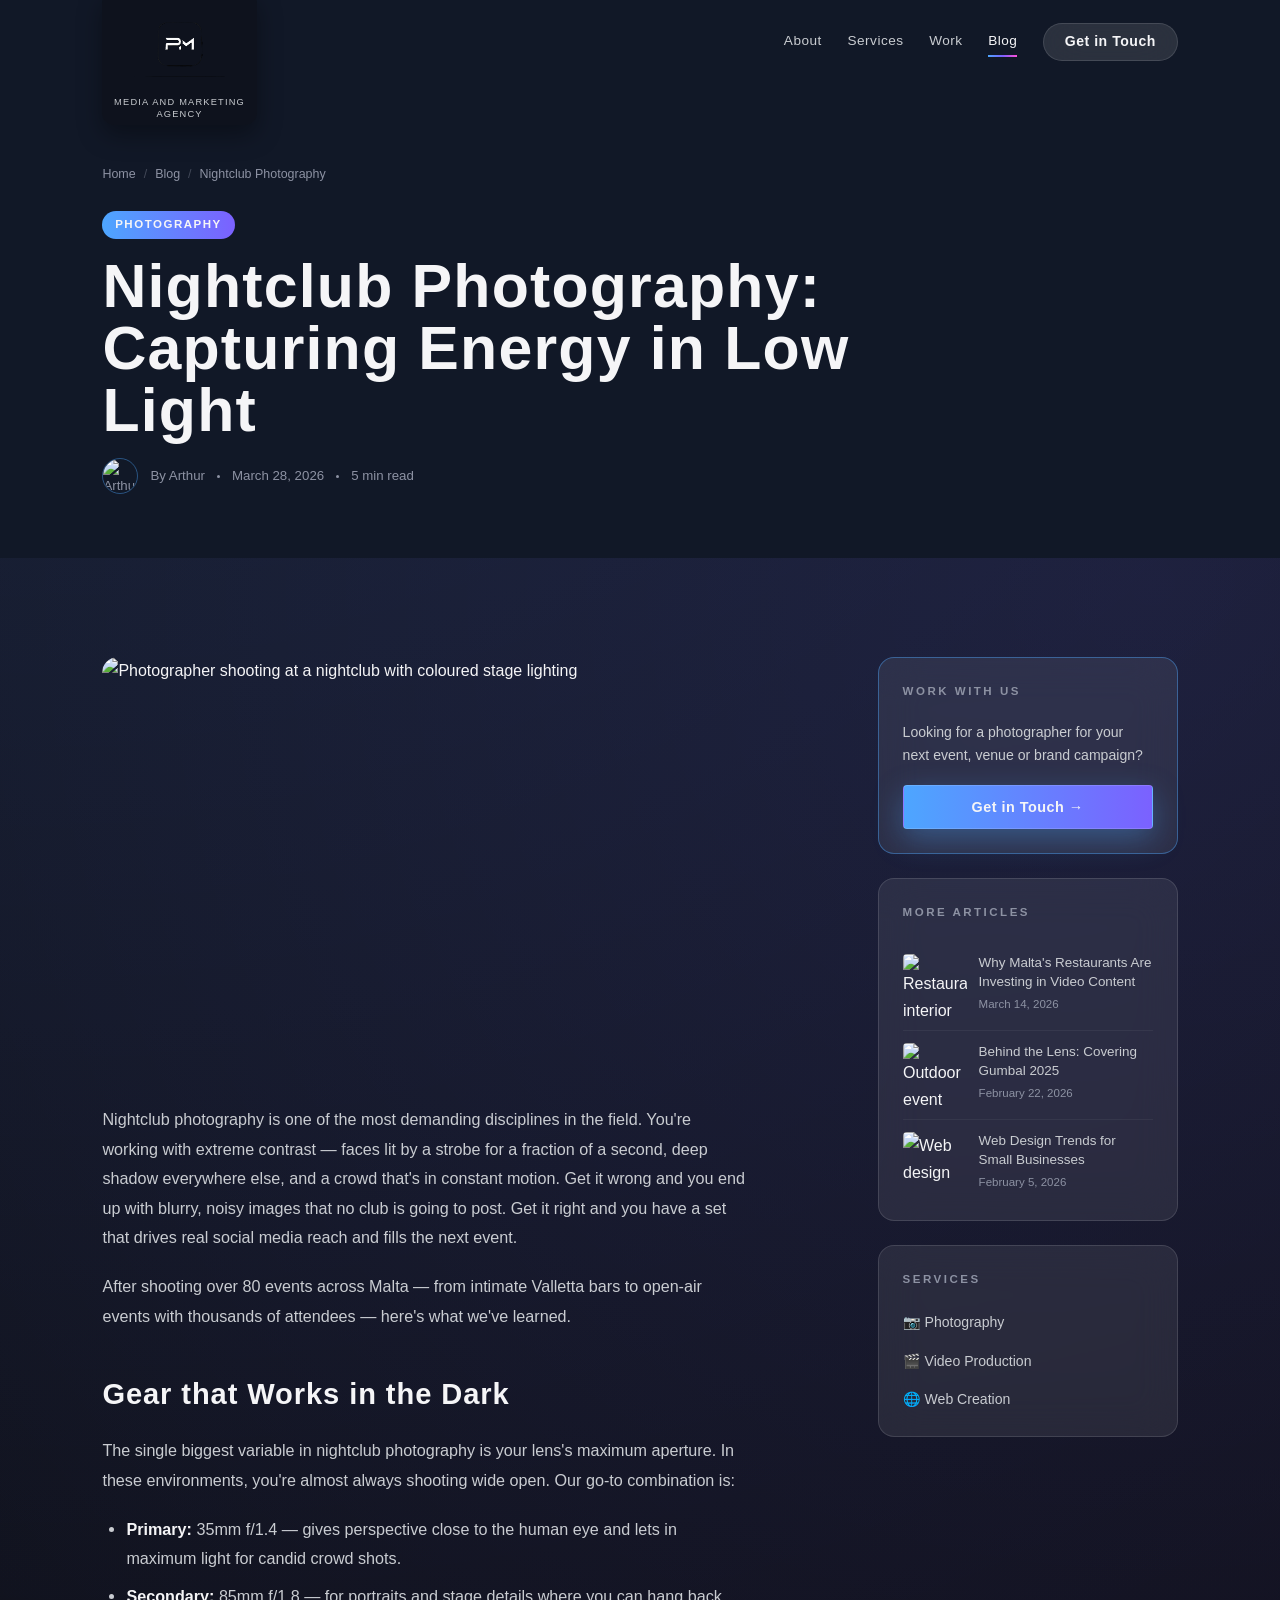
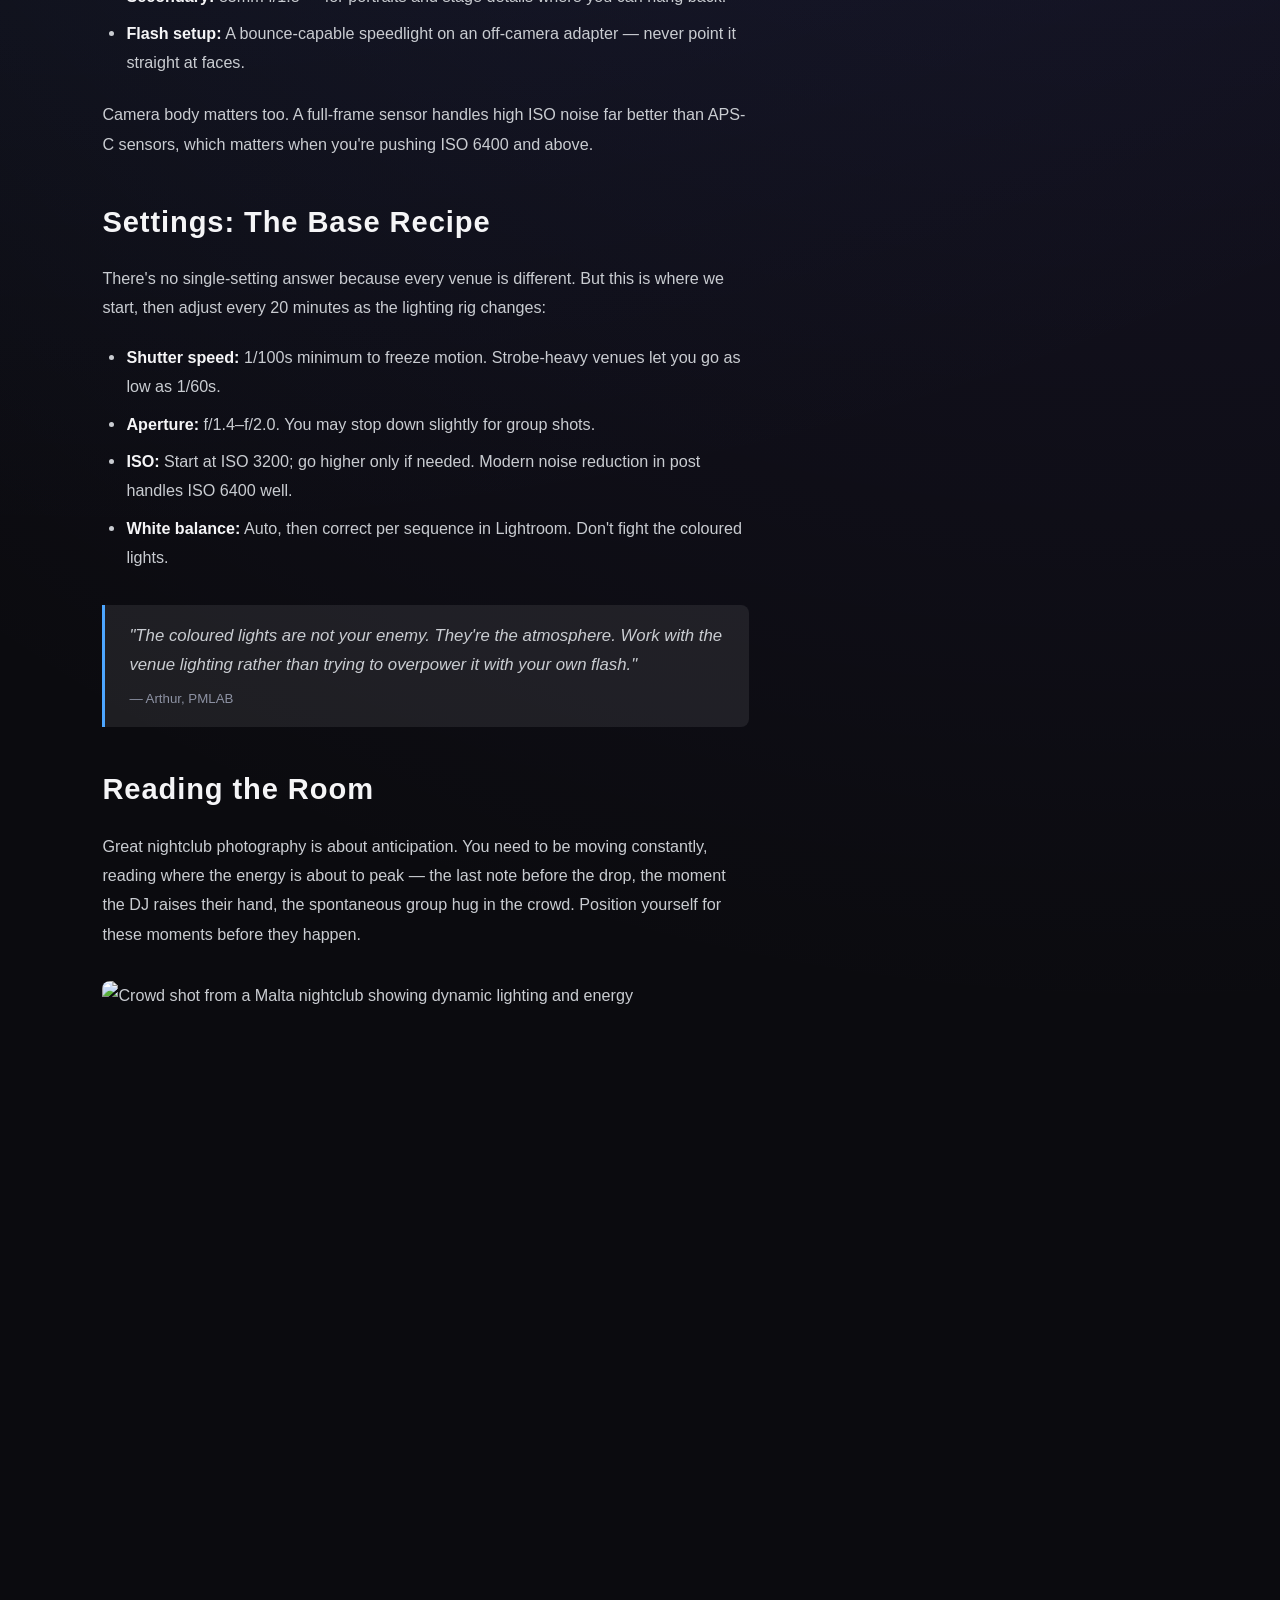
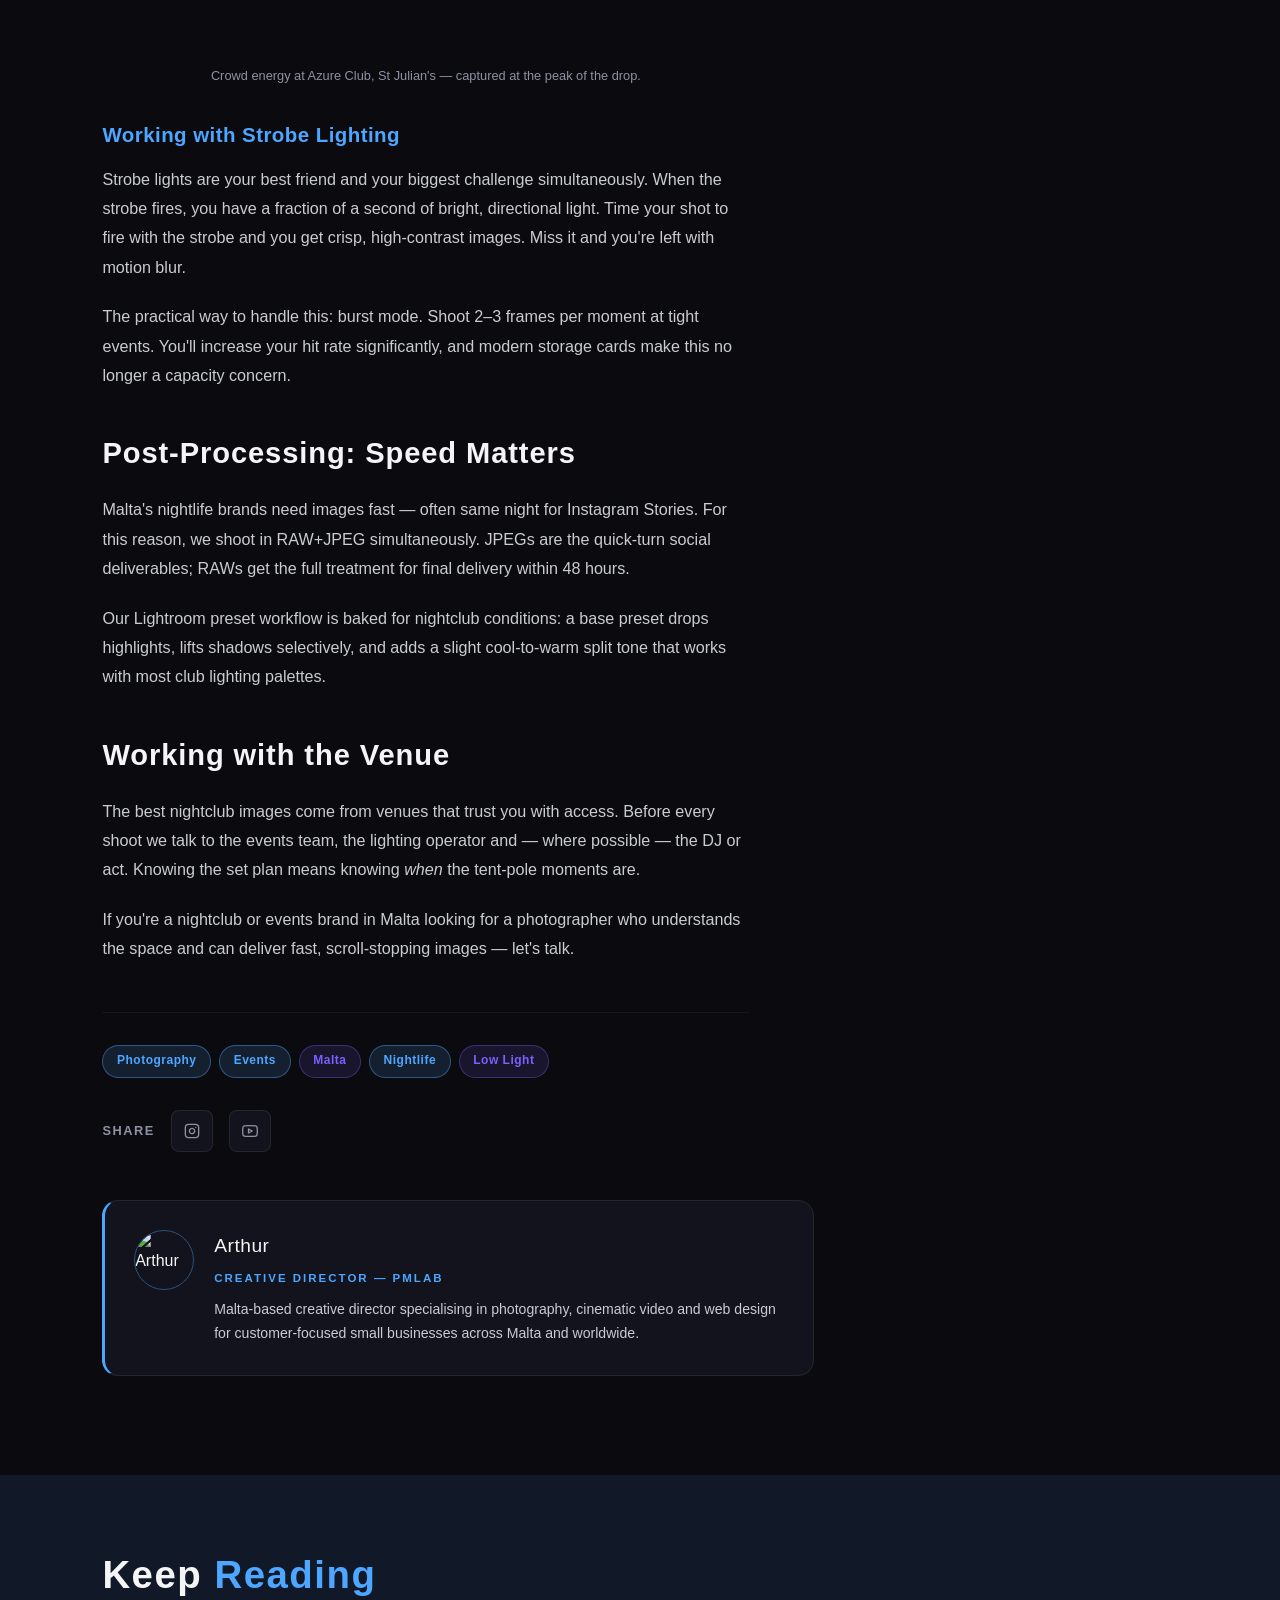
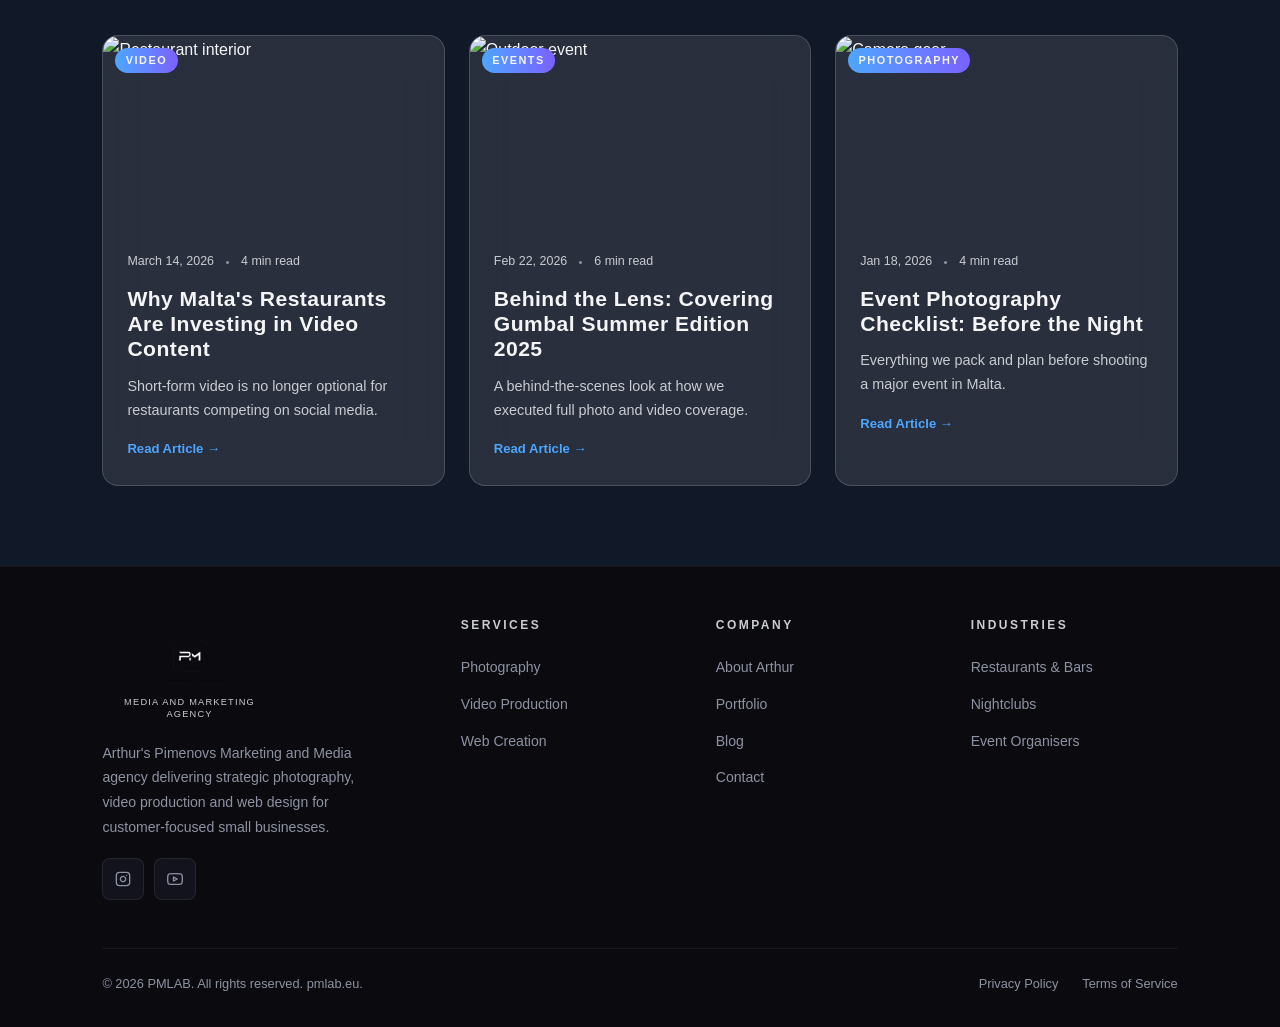
==== commit 129b7e91: "Update branding, logo transitions, preloader, and content positioning" ====
--- a/blog-post.html
+++ b/blog-post.html
@@ -6,11 +6,15 @@
   <meta name="description" content="How to capture high-energy nightclub photography in low-light environments — techniques, gear and settings used by PMLAB." />
   <title>Nightclub Photography: Capturing Energy in Low Light — PMLAB Blog</title>
 
+  <link rel="icon" type="image/jpeg" href="images/ico.jpg" />
+  <link rel="shortcut icon" type="image/jpeg" href="images/ico.jpg" />
+
   <link rel="stylesheet" href="css/reset.css" />
   <link rel="stylesheet" href="css/variables.css" />
   <link rel="stylesheet" href="css/animations.css" />
   <link rel="stylesheet" href="css/main.css" />
   <link rel="stylesheet" href="css/responsive.css" />
+  <script>window.__preloaderStart = performance.now();</script>
 
   <style>
     /* ---- Blog post page specific styles ---- */
@@ -346,12 +350,19 @@
     }
   </style>
 </head>
-<body>
+<body class="preload-active">
+
+  <div id="site-preloader" role="status" aria-live="polite" aria-label="Loading website">
+    <div class="preloader-core">
+      <span class="preloader-spinner" aria-hidden="true"></span>
+      <span class="preloader-label">Loading</span>
+    </div>
+  </div>
 
   <!-- Navigation -->
   <header id="navbar" role="banner">
     <a href="index.html" class="nav-logo" aria-label="PMLAB — home">
-      <img src="images/logo.png" class="brand-logo" alt="PMLAB logo" width="64" height="64" />
+      <img src="images/logo_small.png" class="brand-logo" alt="PMLAB logo" width="64" height="64" />
       <span class="brand-sub">Media and Marketing Agency</span>
     </a>
     <nav id="nav-menu" class="nav-menu" aria-label="Main navigation">
@@ -556,11 +567,8 @@
             <a href="#" class="social-link" aria-label="Share on Instagram" title="Instagram">
               <svg width="16" height="16" viewBox="0 0 24 24" fill="none" stroke="currentColor" stroke-width="2" stroke-linecap="round" stroke-linejoin="round" aria-hidden="true"><rect x="2" y="2" width="20" height="20" rx="5"/><path d="M16 11.37A4 4 0 1112.63 8 4 4 0 0116 11.37z"/><line x1="17.5" y1="6.5" x2="17.51" y2="6.5"/></svg>
             </a>
-            <a href="#" class="social-link" aria-label="Share on Facebook" title="Facebook">
-              <svg width="16" height="16" viewBox="0 0 24 24" fill="none" stroke="currentColor" stroke-width="2" stroke-linecap="round" stroke-linejoin="round" aria-hidden="true"><path d="M18 2h-3a5 5 0 00-5 5v3H7v4h3v8h4v-8h3l1-4h-4V7a1 1 0 011-1h3z"/></svg>
-            </a>
-            <a href="#" class="social-link" aria-label="Share on LinkedIn" title="LinkedIn">
-              <svg width="16" height="16" viewBox="0 0 24 24" fill="none" stroke="currentColor" stroke-width="2" stroke-linecap="round" stroke-linejoin="round" aria-hidden="true"><path d="M16 8a6 6 0 016 6v7h-4v-7a2 2 0 00-2-2 2 2 0 00-2 2v7h-4v-7a6 6 0 016-6z"/><rect x="2" y="9" width="4" height="12"/><circle cx="4" cy="4" r="2"/></svg>
+            <a href="#" class="social-link" aria-label="Share on YouTube" title="YouTube">
+              <svg width="16" height="16" viewBox="0 0 24 24" fill="none" stroke="currentColor" stroke-width="2" stroke-linecap="round" stroke-linejoin="round" aria-hidden="true"><path d="M22.54 6.42a2.78 2.78 0 00-1.95-1.96C18.88 4 12 4 12 4s-6.88 0-8.59.46A2.78 2.78 0 001.46 6.42 29 29 0 001 12a29 29 0 00.46 5.58 2.78 2.78 0 001.95 1.95C5.12 20 12 20 12 20s6.88 0 8.59-.47a2.78 2.78 0 001.95-1.95A29 29 0 0023 12a29 29 0 00-.46-5.58z"/><polygon points="9.75 15.02 15.5 12 9.75 8.98 9.75 15.02"/></svg>
             </a>
           </div>
         </article>
@@ -591,7 +599,7 @@
             <div style="font-size: 0.72rem; font-weight: 600; letter-spacing: 2px; text-transform: uppercase; color: var(--accent-green); margin-bottom: 0.6rem;">Creative Director — PMLAB</div>
             <p style="font-size: 0.88rem; color: var(--text-secondary); line-height: 1.7; margin: 0;">
               Malta-based creative director specialising in photography, cinematic video and
-              web design for the hospitality and nightlife industry across Malta and Europe.
+              web design for customer-focused small businesses across Malta and worldwide.
             </p>
           </div>
         </div>
@@ -659,7 +667,7 @@
               />
             </div>
             <div>
-              <div class="sidebar-post-title">Web Design Trends Winning Hospitality Brands</div>
+              <div class="sidebar-post-title">Web Design Trends for Small Businesses</div>
               <div class="sidebar-post-date">February 5, 2026</div>
             </div>
           </a>
@@ -741,13 +749,16 @@
       <div class="footer-grid">
         <div class="footer-brand">
           <a href="index.html" class="nav-logo" aria-label="PMLAB home">
-            <img src="images/logo.png" class="brand-logo" alt="PMLAB logo" width="72" height="72" />
+            <img src="images/logo_small.png" class="brand-logo" alt="PMLAB logo" width="72" height="72" />
             <span class="brand-sub">Media and Marketing Agency</span>
           </a>
-          <p>Arthur's Pimenovs Marketing and Media agency delivering strategic photography, video production and web design for hospitality, nightlife and events.</p>
+          <p>Arthur's Pimenovs Marketing and Media agency delivering strategic photography, video production and web design for customer-focused small businesses.</p>
           <div class="footer-socials">
             <a href="#" class="social-link" aria-label="Instagram">
               <svg width="16" height="16" viewBox="0 0 24 24" fill="none" stroke="currentColor" stroke-width="2" stroke-linecap="round" stroke-linejoin="round" aria-hidden="true"><rect x="2" y="2" width="20" height="20" rx="5"/><path d="M16 11.37A4 4 0 1112.63 8 4 4 0 0116 11.37z"/><line x1="17.5" y1="6.5" x2="17.51" y2="6.5"/></svg>
+            </a>
+            <a href="#" class="social-link" aria-label="YouTube">
+              <svg width="16" height="16" viewBox="0 0 24 24" fill="none" stroke="currentColor" stroke-width="2" stroke-linecap="round" stroke-linejoin="round" aria-hidden="true"><path d="M22.54 6.42a2.78 2.78 0 00-1.95-1.96C18.88 4 12 4 12 4s-6.88 0-8.59.46A2.78 2.78 0 001.46 6.42 29 29 0 001 12a29 29 0 00.46 5.58 2.78 2.78 0 001.95 1.95C5.12 20 12 20 12 20s6.88 0 8.59-.47a2.78 2.78 0 001.95-1.95A29 29 0 0023 12a29 29 0 00-.46-5.58z"/><polygon points="9.75 15.02 15.5 12 9.75 8.98 9.75 15.02"/></svg>
             </a>
           </div>
         </div>
@@ -787,6 +798,7 @@
     </div>
   </footer>
 
+  <script src="js/preloader.js"></script>
   <script src="js/nav.js"></script>
   <script src="js/scroll-animations.js"></script>
 </body>
--- a/css/variables.css
+++ b/css/variables.css
@@ -75,6 +75,12 @@
   --t-mid:   0.38s ease;
   --t-slow:  0.70s var(--ease-out-expo);
 
+  /* ---- Intro logo morph ---- */
+  --logo-intro-scale-start: 5.0;
+  --logo-intro-range: 560;   /* px of scroll over which the intro plays */
+  --logo-intro-swap-start: 0.82; /* progress fraction at which full->small crossfade starts */
+  --logo-intro-fade-start: 0.93; /* progress fraction at which the overlay begins to fade */
+
   /* ---- Z-indices ---- */
   --z-below:   -1;
   --z-base:     1;
--- a/css/animations.css
+++ b/css/animations.css
@@ -64,8 +64,25 @@
   50%       { transform: translateY(-10px); }
 }
 
+/* Blue orb: top-right → bottom-left → top-right */
+@keyframes orbDrift {
+  0%, 100% { transform: translate(0, 0)        scale(1);    opacity: 1;    }
+  50%       { transform: translate(-56vw, 48vh) scale(0.85); opacity: 0.85; }
+}
+
+/* Pink orb: bottom-left → top-right → bottom-left */
+@keyframes orbDriftReverse {
+  0%, 100% { transform: translate(0, 0)        scale(1);    opacity: 1;    }
+  50%       { transform: translate(56vw, -48vh) scale(1.1);  opacity: 0.85; }
+}
+
 @keyframes rotateGlow {
   0%   { transform: rotate(0deg);   }
+  100% { transform: rotate(360deg); }
+}
+
+@keyframes spinnerSpin {
+  0%   { transform: rotate(0deg); }
   100% { transform: rotate(360deg); }
 }
 
--- a/css/main.css
+++ b/css/main.css
@@ -26,6 +26,133 @@
 
 section {
   padding: var(--section-pad) 0;
+}
+
+/* ===========================================
+   PAGE PRELOADER
+=========================================== */
+body.preload-active {
+  overflow: hidden;
+}
+
+#site-preloader {
+  position: fixed;
+  inset: 0;
+  z-index: 9999;
+  display: grid;
+  place-items: center;
+  background:
+    radial-gradient(circle at 20% 15%, rgba(77, 166, 255, 0.16), transparent 42%),
+    radial-gradient(circle at 85% 25%, rgba(255, 79, 216, 0.11), transparent 46%),
+    rgba(8, 10, 16, 0.98);
+  opacity: 1;
+  visibility: visible;
+  transition: opacity 0.55s ease, visibility 0.55s ease;
+}
+
+#site-preloader.is-hidden {
+  opacity: 0;
+  visibility: hidden;
+}
+
+.preloader-core {
+  display: flex;
+  flex-direction: column;
+  align-items: center;
+  gap: 0.95rem;
+}
+
+.preloader-spinner {
+  width: 54px;
+  height: 54px;
+  border-radius: 50%;
+  border: 2px solid rgba(255, 255, 255, 0.16);
+  border-top-color: rgba(188, 232, 255, 0.95);
+  border-right-color: rgba(123, 97, 255, 0.95);
+  box-shadow: 0 0 24px rgba(77, 166, 255, 0.34);
+  animation: spinnerSpin 1.1s linear infinite;
+}
+
+.preloader-label {
+  font-size: 0.72rem;
+  letter-spacing: 2.4px;
+  text-transform: uppercase;
+  color: rgba(230, 241, 255, 0.86);
+}
+
+/* ===========================================
+   INTRO LOGO OVERLAY
+=========================================== */
+#logo-intro {
+  /* Transparent marker — visual work is all on .logo-intro-lockup */
+  pointer-events: none;
+}
+
+.logo-intro-lockup {
+  /* Independently fixed; JS sets left/top each frame in pixel coords */
+  position: fixed;
+  z-index: 299;   /* above hero (z-index:auto) and all content; below navbar (300) */
+  display: none;  /* hidden by default; .is-active on parent shows it */
+  flex-direction: column;
+  align-items: center;
+  gap: 0.45rem;
+  color: var(--text-primary);
+  line-height: 1;
+  text-align: center;
+  padding: 0.6rem 0.7rem 0.5rem;
+  border-radius: 16px;
+  background: rgba(11, 11, 15, 0.92);
+  box-shadow: 0 20px 60px rgba(0, 0, 0, 0.45);
+  transform-origin: 50% 50%;
+  will-change: transform, opacity;
+}
+
+#logo-intro.is-active .logo-intro-lockup {
+  display: inline-flex;
+}
+
+.intro-logo-stack {
+  position: relative;
+  width: 96px;
+  height: 96px;
+  display: inline-block;
+}
+
+#logo-intro .intro-logo-stack .brand-logo {
+  position: absolute;
+  left: 0;
+  top: 0;
+  width: 96px;
+  height: 96px;
+  object-fit: contain;
+  border-radius: 10px;
+  background: rgba(11, 11, 15, 0.25);
+}
+
+#logo-intro .intro-logo-full {
+  opacity: 1;
+}
+
+#logo-intro .intro-logo-small {
+  opacity: 0;
+}
+
+#logo-intro .brand-sub {
+  font-size: 0.66rem;
+  letter-spacing: 1.6px;
+  text-transform: uppercase;
+  color: rgba(230, 241, 255, 0.92);
+  max-width: 120px;
+}
+
+/* Hide the real nav logo while the intro overlay is animating */
+body.intro-active #navbar .nav-logo {
+  opacity: 0 !important;
+  pointer-events: none;
+}
+
+.nav-logo {
+  transition: opacity var(--t-mid), transform var(--t-mid);
 }
 
 /* ---- Section headers ---- */
@@ -207,6 +334,8 @@
   color: var(--text-primary);
   line-height: 1;
   position: relative;
+  padding: 0.35rem 0.45rem 0.3rem;
+  border-radius: 12px;
   transform: translateY(1rem);
   transition: transform var(--t-mid);
 }
@@ -223,7 +352,12 @@
   background: transparent;
   padding: 0;
   display: block;
-  filter: drop-shadow(0 10px 22px rgba(0, 0, 0, 0.35));
+  filter: none;
+}
+
+#navbar .nav-logo {
+  background: rgba(11, 11, 15, 0.38);
+  box-shadow: 0 10px 24px rgba(0, 0, 0, 0.35);
 }
 
 .brand-name {
@@ -342,6 +476,17 @@
 }
 
 /* ===========================================
+   INTRO STAGE
+=========================================== */
+#intro-stage {
+  position: relative;
+  /* Exact height = logo-intro scroll range so hero lands at viewport top when animation completes */
+  height: calc(var(--logo-intro-range) * 1px);
+  overflow: hidden;
+  isolation: isolate;
+}
+
+/* ===========================================
    HERO
 =========================================== */
 #hero {
@@ -355,7 +500,9 @@
 }
 
 #hero::before,
-#hero::after {
+#hero::after,
+#intro-stage::before,
+#intro-stage::after {
   content: '';
   position: absolute;
   inset: -12%;
@@ -363,58 +510,60 @@
   z-index: 0;
 }
 
-#hero::before {
-  width: 2px;
-  height: 2px;
+#hero::before,
+#intro-stage::before {
+  width: 4px;
+  height: 4px;
   background: rgba(255, 255, 255, 1);
   border-radius: 50%;
   filter: drop-shadow(0 0 6px rgba(170, 220, 255, 0.7));
   box-shadow:
-    5vw 12vh 0 0 rgba(255, 255, 255, 0.98),
-    14vw 34vh 0 0 rgba(188, 232, 255, 0.92),
-    22vw 18vh 0 0 rgba(255, 255, 255, 0.99),
-    31vw 52vh 0 0 rgba(220, 244, 255, 0.93),
-    40vw 15vh 0 0 rgba(255, 255, 255, 0.9),
-    49vw 39vh 0 0 rgba(255, 255, 255, 0.97),
-    58vw 24vh 0 0 rgba(188, 232, 255, 0.91),
-    67vw 46vh 0 0 rgba(255, 255, 255, 0.97),
-    76vw 19vh 0 0 rgba(211, 240, 255, 0.93),
-    85vw 56vh 0 0 rgba(255, 255, 255, 0.97),
-    93vw 30vh 0 0 rgba(190, 233, 255, 0.9),
-    11vw 67vh 0 0 rgba(255, 255, 255, 0.93),
-    27vw 74vh 0 0 rgba(199, 236, 255, 0.89),
-    42vw 69vh 0 0 rgba(255, 255, 255, 0.95),
-    60vw 77vh 0 0 rgba(224, 245, 255, 0.94),
-    74vw 66vh 0 0 rgba(255, 255, 255, 0.98),
-    88vw 73vh 0 0 rgba(199, 236, 255, 0.91),
-    97vw 62vh 0 0 rgba(255, 255, 255, 0.94);
+    5vw 12vh 0 1px rgba(255, 255, 255, 0.98),
+    14vw 34vh 0 1px rgba(188, 232, 255, 0.92),
+    22vw 18vh 0 1px rgba(255, 255, 255, 0.99),
+    31vw 52vh 0 1px rgba(220, 244, 255, 0.93),
+    40vw 15vh 0 1px rgba(255, 255, 255, 0.9),
+    49vw 39vh 0 1px rgba(255, 255, 255, 0.97),
+    58vw 24vh 0 1px rgba(188, 232, 255, 0.91),
+    67vw 46vh 0 1px rgba(255, 255, 255, 0.97),
+    76vw 19vh 0 1px rgba(211, 240, 255, 0.93),
+    85vw 56vh 0 1px rgba(255, 255, 255, 0.97),
+    93vw 30vh 0 1px rgba(190, 233, 255, 0.9),
+    11vw 67vh 0 1px rgba(255, 255, 255, 0.93),
+    27vw 74vh 0 1px rgba(199, 236, 255, 0.89),
+    42vw 69vh 0 1px rgba(255, 255, 255, 0.95),
+    60vw 77vh 0 1px rgba(224, 245, 255, 0.94),
+    74vw 66vh 0 1px rgba(255, 255, 255, 0.98),
+    88vw 73vh 0 1px rgba(199, 236, 255, 0.91),
+    97vw 62vh 0 1px rgba(255, 255, 255, 0.94);
   animation: starTwinkle 6.5s ease-in-out infinite;
 }
 
-#hero::after {
-  width: 1.5px;
-  height: 1.5px;
+#hero::after,
+#intro-stage::after {
+  width: 3px;
+  height: 3px;
   background: rgba(255, 255, 255, 0.92);
   border-radius: 50%;
   opacity: 0.8;
   filter: drop-shadow(0 0 4px rgba(170, 220, 255, 0.56));
   box-shadow:
-    3vw 22vh 0 0 rgba(255, 255, 255, 0.9),
-    9vw 45vh 0 0 rgba(184, 231, 255, 0.84),
-    17vw 60vh 0 0 rgba(255, 255, 255, 0.86),
-    24vw 8vh 0 0 rgba(205, 239, 255, 0.84),
-    29vw 28vh 0 0 rgba(255, 255, 255, 0.9),
-    36vw 40vh 0 0 rgba(186, 232, 255, 0.82),
-    44vw 57vh 0 0 rgba(255, 255, 255, 0.88),
-    51vw 11vh 0 0 rgba(212, 243, 255, 0.8),
-    56vw 34vh 0 0 rgba(255, 255, 255, 0.86),
-    63vw 51vh 0 0 rgba(192, 235, 255, 0.83),
-    71vw 9vh 0 0 rgba(255, 255, 255, 0.89),
-    79vw 38vh 0 0 rgba(201, 238, 255, 0.84),
-    82vw 63vh 0 0 rgba(255, 255, 255, 0.86),
-    90vw 17vh 0 0 rgba(188, 232, 255, 0.8),
-    95vw 48vh 0 0 rgba(255, 255, 255, 0.88),
-    99vw 70vh 0 0 rgba(204, 239, 255, 0.83);
+    3vw 22vh 0 1px rgba(255, 255, 255, 0.9),
+    9vw 45vh 0 1px rgba(184, 231, 255, 0.84),
+    17vw 60vh 0 1px rgba(255, 255, 255, 0.86),
+    24vw 8vh 0 1px rgba(205, 239, 255, 0.84),
+    29vw 28vh 0 1px rgba(255, 255, 255, 0.9),
+    36vw 40vh 0 1px rgba(186, 232, 255, 0.82),
+    44vw 57vh 0 1px rgba(255, 255, 255, 0.88),
+    51vw 11vh 0 1px rgba(212, 243, 255, 0.8),
+    56vw 34vh 0 1px rgba(255, 255, 255, 0.86),
+    63vw 51vh 0 1px rgba(192, 235, 255, 0.83),
+    71vw 9vh 0 1px rgba(255, 255, 255, 0.89),
+    79vw 38vh 0 1px rgba(201, 238, 255, 0.84),
+    82vw 63vh 0 1px rgba(255, 255, 255, 0.86),
+    90vw 17vh 0 1px rgba(188, 232, 255, 0.8),
+    95vw 48vh 0 1px rgba(255, 255, 255, 0.88),
+    99vw 70vh 0 1px rgba(204, 239, 255, 0.83);
   animation:
     starTwinkle 9.2s ease-in-out 1.4s infinite,
     starDrift 18s ease-in-out infinite;
@@ -449,7 +598,7 @@
   height: 400px;
   background: radial-gradient(circle, rgba(77, 166, 255, 0.15) 0%, transparent 70%);
   border-radius: 50%;
-  animation: float 7s ease-in-out infinite;
+  animation: orbDrift 24s ease-in-out infinite;
 }
 
 .hero-overlay::after {
@@ -461,13 +610,21 @@
   height: 300px;
   background: radial-gradient(circle, rgba(255, 79, 216, 0.12) 0%, transparent 70%);
   border-radius: 50%;
-  animation: float 9s ease-in-out 2s infinite;
+  animation: orbDriftReverse 24s ease-in-out infinite;
 }
 
 .hero-content {
   position: relative;
   z-index: 1;
   max-width: 900px;
+  /* Revealed by JS removing body.intro-active once the logo is fully docked */
+  transition: opacity 0.7s var(--ease-out-expo), transform 0.7s var(--ease-out-expo);
+}
+
+body.intro-active .hero-content {
+  opacity: 0;
+  transform: translateY(22px);
+  pointer-events: none;
 }
 
 .hero-eyebrow {
@@ -541,6 +698,13 @@
   text-transform: uppercase;
   animation: scrollBounce 2.2s ease-in-out infinite;
   z-index: 1;
+  transition: opacity 0.5s var(--ease-out-expo);
+}
+
+/* Scroll hint is meaningful only during the intro; hide it once the hero is revealed */
+body:not(.intro-active) .scroll-indicator {
+  opacity: 0;
+  pointer-events: none;
 }
 
 .scroll-indicator-arrow {
--- a/css/responsive.css
+++ b/css/responsive.css
@@ -34,6 +34,11 @@
    TABLET PORTRAIT — max-width: 768px
 ============================================ */
 @media (max-width: 768px) {
+  :root {
+    --logo-intro-scale-start: 4.0;
+    --logo-intro-range: 400;
+  }
+
   .nav-logo {
     transform: none;
   }
@@ -166,6 +171,11 @@
    MOBILE — max-width: 480px
 ============================================ */
 @media (max-width: 480px) {
+  :root {
+    --logo-intro-scale-start: 3.2;
+    --logo-intro-range: 300;
+  }
+
   /* --- Gallery --- */
   .gallery-grid {
     grid-template-columns: 1fr;
@@ -245,6 +255,16 @@
   }
 
   [data-parallax] {
+    transform: none !important;
+  }
+
+  #logo-intro {
+    display: none !important;
+  }
+
+  .hero-content,
+  .scroll-indicator {
+    opacity: 1 !important;
     transform: none !important;
   }
 }
